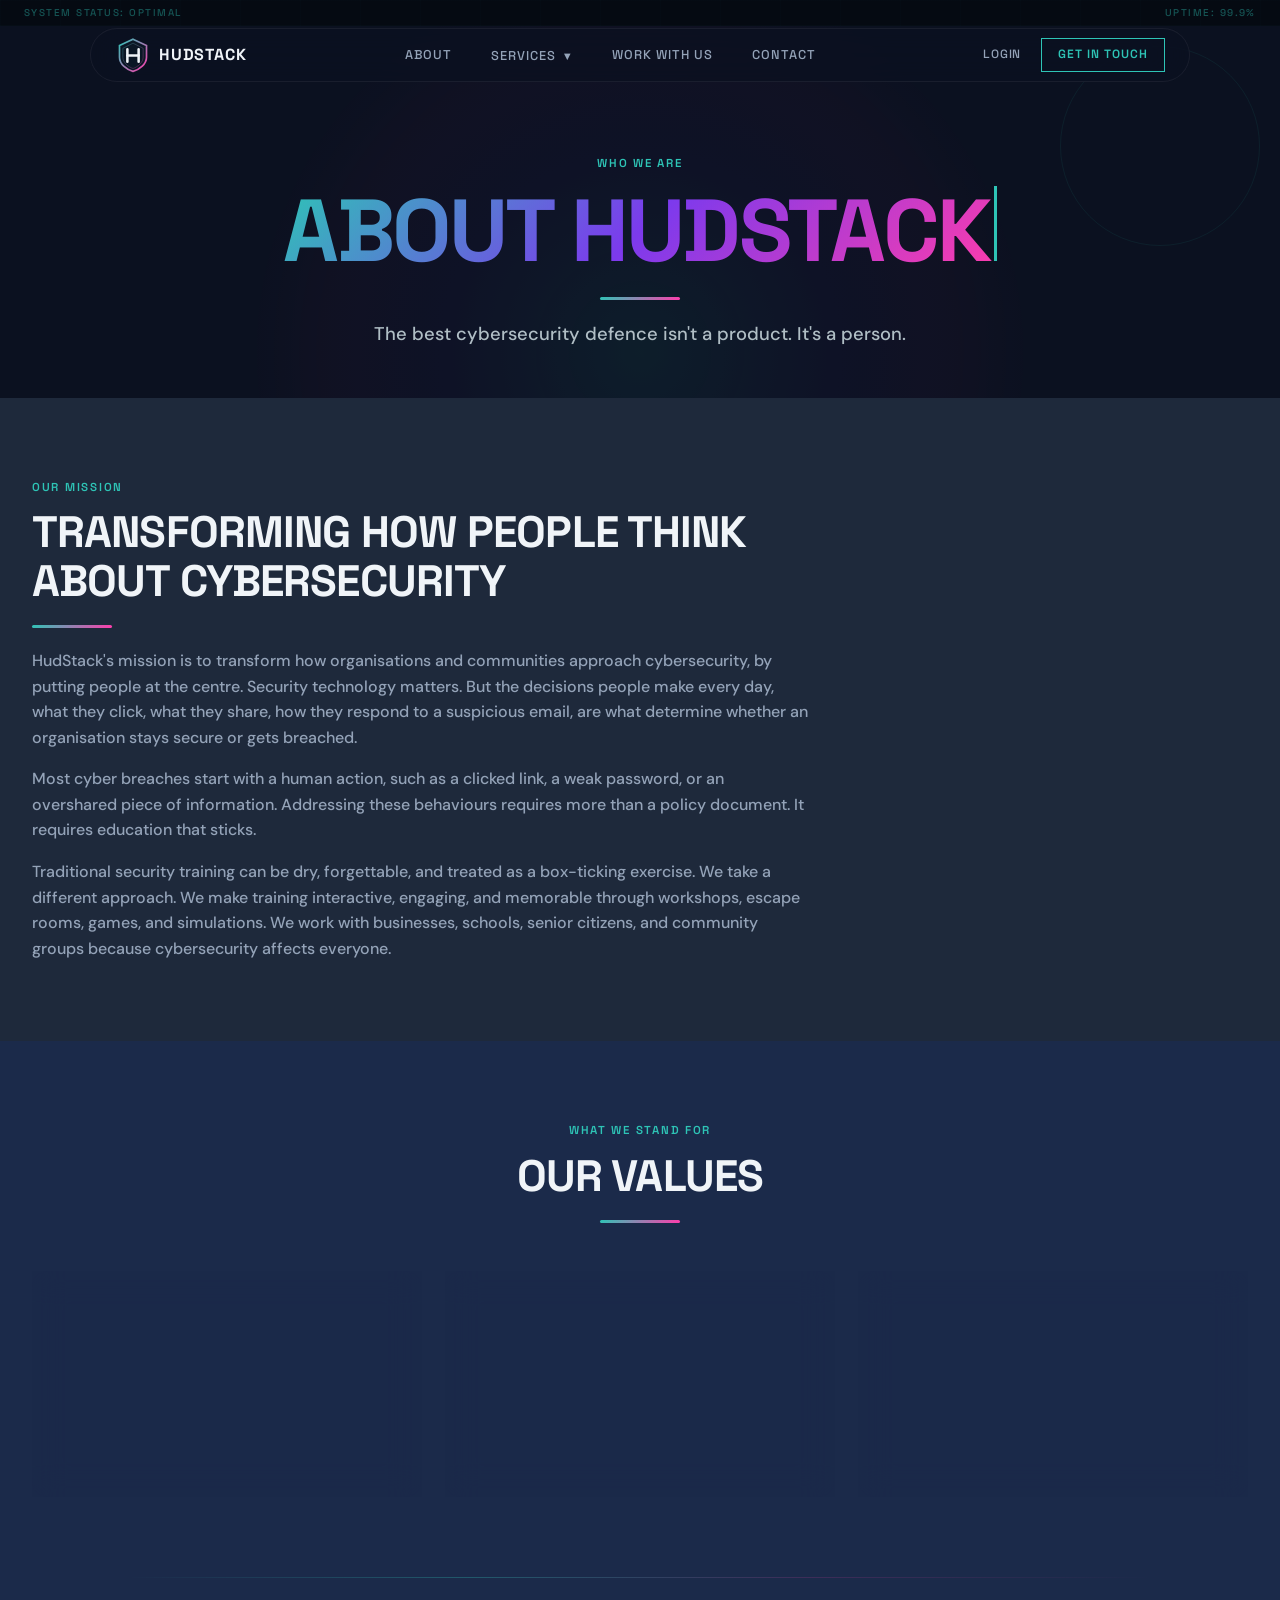
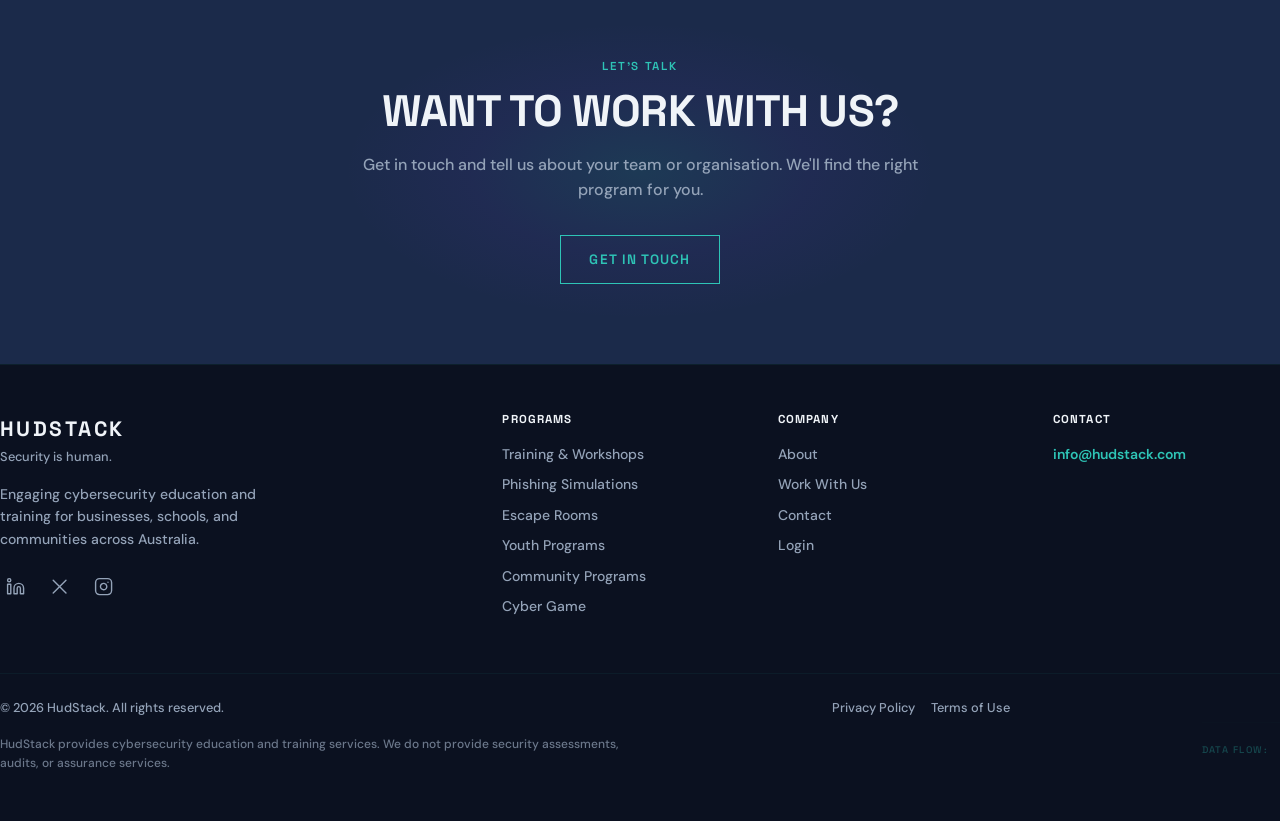
==== about.html @ bc6c5202 "Typewriter on every page hero h1, remove glitch-text - All 11 inner pages: h1 updated to hero-headli" ====
<!DOCTYPE html>
<html lang="en">
<head>
  <meta charset="UTF-8" />
  <meta name="viewport" content="width=device-width, initial-scale=1.0" />
  <title>About HudStack — Putting people at the centre of cybersecurity</title>
  <meta name="description" content="HudStack is a cybersecurity education company on a mission to make organisations and communities more secure by putting people first." />
  <link rel="preconnect" href="https://fonts.googleapis.com" />
  <link rel="preconnect" href="https://fonts.gstatic.com" crossorigin />
  <link href="https://fonts.googleapis.com/css2?family=Space+Grotesk:wght@500;600;700&family=DM+Sans:ital,opsz,wght@0,9..40,400;0,9..40,500;0,9..40,600;0,9..40,700;1,9..40,400&display=swap" rel="stylesheet" />
  <link rel="stylesheet" href="/css/styles.css" />
  <link rel="icon" type="image/svg+xml" href="/favicon.svg">
</head>
<body>

  <!-- NAV -->
  <div class="status-bar" aria-hidden="true">
    <span class="status-left">SYSTEM STATUS: OPTIMAL</span>
    <span class="status-right">UPTIME: 99.9%</span>
  </div>
  <nav>
    <a href="/index.html" class="nav-logo">
      <img src="/img/hudstack-logo.svg" alt="HudStack" class="nav-logo-icon">
      <span class="nav-logo-text">HUDSTACK</span>
    </a>
    <div class="nav-links">
      <a href="/about.html" class="nav-link">About</a>
      <div class="nav-dropdown">
        <a href="#" class="nav-link">Services <span class="dropdown-arrow">&#9660;</span></a>
        <div class="dropdown-menu">
          <a href="/cyberawarenesstraining.html">Training &amp; Workshops</a>
          <a href="/phishingsimulation.html">Phishing Simulations</a>
          <a href="/cyberescaperoom.html">Escape Rooms</a>
          <a href="/youth.html">Youth Programs</a>
          <a href="/community.html">Seniors &amp; Community</a>
          <a href="/cybergame.html">Cyber Game</a>
        </div>
      </div>
      <a href="/workwithus.html" class="nav-link">Work With Us</a>
      <a href="/contact.html" class="nav-link">Contact</a>
    </div>
    <div class="nav-right">
      <a href="https://app.hudstack.com" class="nav-link nav-login">Login</a>
      <a href="/contact.html" class="nav-btn">Get in Touch</a>
    </div>
    <button class="hamburger" aria-label="Menu">
      <span></span><span></span><span></span>
    </button>
  </nav>

  <main>

    <!-- HERO -->
    <section class="hero-inner-page section-dark" aria-label="About hero">
      <div class="hero-glow" aria-hidden="true"></div>
      <div class="container">
        <span class="section-label fade-in">Who we are</span>
        <h1 class="hero-headline fade-in" style="transition-delay:80ms"><span class="typewriter-wrapper">ABOUT HUDSTACK</span><span class="typewriter-cursor" aria-hidden="true"></span></h1>
        <div class="accent-line fade-in" style="transition-delay:120ms" aria-hidden="true"></div>
        <p class="hero-sub fade-in" style="transition-delay:160ms">
          The best cybersecurity defence isn't a product. It's a person.
        </p>
      </div>
    </section>

    <!-- MISSION -->
    <section class="section section-slate" aria-labelledby="mission-heading">
      <div class="container">
        <div style="max-width:780px">
          <span class="section-label fade-in">Our mission</span>
          <h2 id="mission-heading" class="fade-in" style="transition-delay:80ms">Transforming how people think about cybersecurity</h2>
          <div class="accent-line fade-in" style="transition-delay:120ms" aria-hidden="true"></div>
          <div class="fade-in" style="transition-delay:200ms">
            <p>
              HudStack's mission is to transform how organisations and communities approach cybersecurity, by putting people at the centre. Security technology matters. But the decisions people make every day, what they click, what they share, how they respond to a suspicious email, are what determine whether an organisation stays secure or gets breached.
            </p>
            <p>
              Most cyber breaches start with a human action, such as a clicked link, a weak password, or an overshared piece of information. Addressing these behaviours requires more than a policy document. It requires education that sticks.
            </p>
            <p>
              Traditional security training can be dry, forgettable, and treated as a box-ticking exercise. We take a different approach. We make training interactive, engaging, and memorable through workshops, escape rooms, games, and simulations. We work with businesses, schools, senior citizens, and community groups because cybersecurity affects everyone.
            </p>
          </div>
        </div>
      </div>
    </section>

    <!-- VALUES -->
    <section class="section section-light" aria-labelledby="values-heading">
      <div class="container">
        <div class="text-center fade-in">
          <span class="section-label" style="color:var(--hs-teal)">What we stand for</span>
          <h2 id="values-heading" style="color:var(--hs-dark-text)">Our Values</h2>
          <div class="accent-line centered" aria-hidden="true"></div>
        </div>
        <div class="grid grid-3 stagger" style="margin-top:3rem">

          <div class="card-light">
            <div class="card-icon" aria-hidden="true">
              <svg xmlns="http://www.w3.org/2000/svg" viewBox="0 0 24 24" fill="none" stroke-width="1.75" stroke-linecap="round" stroke-linejoin="round">
                <path d="M20.84 4.61a5.5 5.5 0 0 0-7.78 0L12 5.67l-1.06-1.06a5.5 5.5 0 0 0-7.78 7.78l1.06 1.06L12 21.23l7.78-7.78 1.06-1.06a5.5 5.5 0 0 0 0-7.78z"/>
              </svg>
            </div>
            <h3 style="color:var(--hs-dark-text);margin-bottom:.5rem">Human First</h3>
            <p style="color:var(--hs-dark-text);opacity:.75;margin:0">We teach people, not just policies.</p>
          </div>

          <div class="card-light">
            <div class="card-icon" aria-hidden="true">
              <svg xmlns="http://www.w3.org/2000/svg" viewBox="0 0 24 24" fill="none" stroke-width="1.75" stroke-linecap="round" stroke-linejoin="round">
                <polyline points="23 6 13.5 15.5 8.5 10.5 1 18"/>
                <polyline points="17 6 23 6 23 12"/>
              </svg>
            </div>
            <h3 style="color:var(--hs-dark-text);margin-bottom:.5rem">Measurable Impact</h3>
            <p style="color:var(--hs-dark-text);opacity:.75;margin:0">We show real results and track improvement over time.</p>
          </div>

          <div class="card-light">
            <div class="card-icon" aria-hidden="true">
              <svg xmlns="http://www.w3.org/2000/svg" viewBox="0 0 24 24" fill="none" stroke-width="1.75" stroke-linecap="round" stroke-linejoin="round">
                <circle cx="12" cy="12" r="10"/>
                <line x1="2" y1="12" x2="22" y2="12"/>
                <path d="M12 2a15.3 15.3 0 0 1 4 10 15.3 15.3 0 0 1-4 10 15.3 15.3 0 0 1-4-10 15.3 15.3 0 0 1 4-10z"/>
              </svg>
            </div>
            <h3 style="color:var(--hs-dark-text);margin-bottom:.5rem">Accessible to Everyone</h3>
            <p style="color:var(--hs-dark-text);opacity:.75;margin:0">Cybersecurity education should reach everyone, because human behaviour is the strongest defence.</p>
          </div>

        </div>
      </div>
    </section>

    <!-- CTA -->
    <section class="cta-section" aria-labelledby="cta-heading">
      <div class="container">
        <span class="section-label">Let's talk</span>
        <h2 id="cta-heading">Want to work with us?</h2>
        <p>Get in touch and tell us about your team or organisation. We'll find the right program for you.</p>
        <a href="/contact.html" class="btn-primary">Get in Touch</a>
      </div>
    </section>

  </main>

  <!-- FOOTER -->
  <footer class="footer" role="contentinfo">
    <div class="container">
      <div class="footer-grid">
        <div>
          <div class="footer-logo-name">HudStack</div>
          <div class="footer-logo-tag">Security is human.</div>
          <p class="footer-desc">Engaging cybersecurity education and training for businesses, schools, and communities across Australia.</p>
          <div class="footer-social" aria-label="Social media links">
            <a href="#" aria-label="LinkedIn"><svg xmlns="http://www.w3.org/2000/svg" viewBox="0 0 24 24" fill="none" stroke-width="1.75" stroke-linecap="round" stroke-linejoin="round" aria-hidden="true"><path d="M16 8a6 6 0 0 1 6 6v7h-4v-7a2 2 0 0 0-2-2 2 2 0 0 0-2 2v7h-4v-7a6 6 0 0 1 6-6z"/><rect x="2" y="9" width="4" height="12"/><circle cx="4" cy="4" r="2"/></svg></a>
            <a href="#" aria-label="Twitter / X"><svg xmlns="http://www.w3.org/2000/svg" viewBox="0 0 24 24" fill="none" stroke-width="1.75" stroke-linecap="round" stroke-linejoin="round" aria-hidden="true"><path d="M4 4l16 16M4 20 20 4"/></svg></a>
            <a href="#" aria-label="Instagram"><svg xmlns="http://www.w3.org/2000/svg" viewBox="0 0 24 24" fill="none" stroke-width="1.75" stroke-linecap="round" stroke-linejoin="round" aria-hidden="true"><rect x="2" y="2" width="20" height="20" rx="5" ry="5"/><path d="M16 11.37A4 4 0 1 1 12.63 8 4 4 0 0 1 16 11.37z"/><line x1="17.5" y1="6.5" x2="17.51" y2="6.5"/></svg></a>
          </div>
        </div>
        <div>
          <h3 class="footer-col-title">Programs</h3>
          <a href="/cyberawarenesstraining.html" class="footer-link">Training &amp; Workshops</a>
          <a href="/phishingsimulation.html" class="footer-link">Phishing Simulations</a>
          <a href="/cyberescaperoom.html" class="footer-link">Escape Rooms</a>
          <a href="/youth.html" class="footer-link">Youth Programs</a>
          <a href="/community.html" class="footer-link">Community Programs</a>
          <a href="/cybergame.html" class="footer-link">Cyber Game</a>
        </div>
        <div>
          <h3 class="footer-col-title">Company</h3>
          <a href="/about.html" class="footer-link">About</a>
          <a href="/workwithus.html" class="footer-link">Work With Us</a>
          <a href="/contact.html" class="footer-link">Contact</a>
          <a href="https://app.hudstack.com" class="footer-link">Login</a>
        </div>
        <div>
          <h3 class="footer-col-title">Contact</h3>
          <a href="mailto:info@hudstack.com" class="footer-link teal-link">info@hudstack.com</a>
        </div>
      </div>
      <div class="footer-bottom">
        <div>
          <p class="footer-copy">&copy; 2026 HudStack. All rights reserved.</p>
          <p class="footer-disclaimer">HudStack provides cybersecurity education and training services. We do not provide security assessments, audits, or assurance services.</p>
        </div>
        <div class="footer-legal-links">
          <a href="/privacy.html">Privacy Policy</a>
          <a href="/terms.html">Terms of Use</a>
        </div>
      <div class="data-flow" aria-hidden="true">
        <span class="data-label">DATA FLOW:</span>
        <div class="data-line"><div class="data-pulse"></div></div>
      </div>
      </div>
    </div>
  </footer>

  <script src="/js/main.js"></script>
</body>
</html>
---- css/styles.css ----
/* ============================================================
   HudStack — styles.css  (Major Design Update)
   ============================================================ */

/* 1. FONTS */
@import url('https://fonts.googleapis.com/css2?family=DM+Sans:ital,opsz,wght@0,9..40,400;0,9..40,500;0,9..40,600;0,9..40,700&family=Space+Grotesk:wght@500;600;700&display=swap');

/* 2. TOKENS */
:root {
  --hs-black:   #060A13;
  --hs-dark:    #0B1120;
  --hs-navy:    #1B2A4A;
  --hs-slate:   #1E293B;
  --hs-teal:    #2EC4B6;
  --hs-pink:    #FF3CAC;
  --hs-purple:  #7C3AED;
  --hs-white:   #F0F4F8;
  --hs-gold:    #F4C542;
  --hs-gray:    #94A3B8;
  --hs-border:  #334155;
  --hs-gradient: linear-gradient(135deg, #2EC4B6, #FF3CAC);

  --space-xs:  0.5rem;
  --space-sm:  1rem;
  --space-md:  1.5rem;
  --space-lg:  2rem;
  --space-xl:  3rem;
  --space-2xl: 5rem;

  --container-max: 1200px;
  --container-pad: 1.25rem;
  --transition:    300ms ease;
  --radius-sm:     0.5rem;
  --radius-md:     1rem;
  --nav-height:    72px;
}

/* 3. RESET */
*, *::before, *::after { box-sizing: border-box; margin: 0; padding: 0; }
html { scroll-behavior: smooth; }
body {
  font-family: 'DM Sans', sans-serif;
  font-weight: 500;
  font-size: 16px;
  line-height: 1.6;
  color: var(--hs-gray);
  background-color: var(--hs-black);
  -webkit-font-smoothing: antialiased;
  -moz-osx-font-smoothing: grayscale;
}
main, footer { position: relative; z-index: 1; }
img, svg { display: block; max-width: 100%; }
a { color: inherit; text-decoration: none; }
ul, ol { list-style: none; }
button { font-family: inherit; }

/* 4. TYPOGRAPHY */
h1, h2, h3, h4, h5, h6 {
  font-family: 'Space Grotesk', sans-serif;
  font-weight: 700;
  text-transform: uppercase;
  letter-spacing: -0.02em;
  color: var(--hs-white);
  line-height: 1.1;
}
h1 { font-size: clamp(2.5rem, 6vw, 4.5rem); line-height: 1.05; }
h2 { font-size: clamp(1.75rem, 4vw, 2.75rem); line-height: 1.1; }
h3 { font-size: clamp(1.1rem, 2.5vw, 1.4rem); line-height: 1.2; font-weight: 600; }
h4 { font-size: 1.1rem; }
p  { margin-bottom: 1rem; }
p:last-child { margin-bottom: 0; }

/* Gradient text (teal→purple→pink) */
.gradient-text {
  background: var(--hs-gradient);
  -webkit-background-clip: text;
  -webkit-text-fill-color: transparent;
  background-clip: text;
}

/* Typewriter — homepage hero */
.hero-headline {
  font-family: 'Space Grotesk', sans-serif;
  font-weight: 700;
  font-size: clamp(3rem, 7vw, 5.5rem);
  line-height: 1.05;
  letter-spacing: -0.03em;
  text-transform: uppercase;
  background: linear-gradient(135deg, #2EC4B6, #7C3AED, #FF3CAC);
  -webkit-background-clip: text;
  -webkit-text-fill-color: transparent;
  background-clip: text;
  display: inline-flex;
  align-items: baseline;
}
.typewriter-wrapper {
  display: inline-block;
  overflow: hidden;
  white-space: nowrap;
  width: 0;
  animation: type-reveal 2s steps(19, end) 0.5s forwards;
}
@keyframes type-reveal {
  from { width: 0; }
  to   { width: 100%; }
}
.typewriter-cursor {
  display: inline-block;
  width: 3px;
  height: 0.85em;
  background: #2EC4B6;
  margin-left: 4px;
  animation: cursor-blink 0.7s step-end infinite;
  flex-shrink: 0;
  -webkit-text-fill-color: initial;
}
@keyframes cursor-blink { 50% { opacity: 0; } }

/* glitch-text removed */
  25%  { text-shadow: -2px 1px 0 rgba(46,196,182,.4), 3px -2px 0 rgba(255,60,172,.3); transform: translateX(2px); }
  50%  { text-shadow: 1px -1px 0 rgba(46,196,182,.3),-1px 2px 0 rgba(255,60,172,.2); transform: translateX(-1px); }
  100% { text-shadow: 2px 2px 0 rgba(46,196,182,.4),-1px -1px 0 rgba(255,60,172,.3); transform: translateX(0); }
}

/* 5. LAYOUT */
.container {
  width: 100%;
  max-width: var(--container-max);
  margin-inline: auto;
  padding-inline: var(--container-pad);
}
.section { padding-block: var(--space-2xl); }
section { padding: 7rem 2rem; }
@media (max-width: 768px) { section { padding: 4rem 1.5rem; } }
.section-dark  { background-color: var(--hs-dark);  }
.section-slate { background-color: var(--hs-slate); }
.section-navy  { background-color: var(--hs-navy);  }

/* Kill light sections — entire site is dark */
.section-light { background-color: var(--hs-navy) !important; }
.section-light h1,
.section-light h2,
.section-light h3,
.section-light h4 { color: var(--hs-white) !important; }
.section-light p,
.section-light li { color: var(--hs-gray) !important; }

/* card-light → treat as card-glass in dark context */
.card-light h3,
.card-light h4 { color: var(--hs-white) !important; }
.card-light p  { color: var(--hs-gray)  !important; }

/* how-step text (was dark in light section) */
.how-step h3 { color: var(--hs-white); }
.how-step p  { color: var(--hs-gray); opacity: 0.85; }

.text-center { text-align: center; }
.text-teal   { color: var(--hs-teal); }
.text-pink   { color: var(--hs-pink); }
.text-gray   { color: var(--hs-gray); }
.text-white  { color: var(--hs-white); }

/* Section labels */
.section-label {
  font-family: 'Space Grotesk', sans-serif;
  font-size: 0.72rem;
  font-weight: 600;
  letter-spacing: 0.15em;
  text-transform: uppercase;
  color: var(--hs-teal);
  margin-bottom: 0.75rem;
  display: block;
}
.section-heading { margin-bottom: 1rem; }
.text-center .section-label,
.text-center h2,
.text-center .accent-line { display: block; margin-inline: auto; }
.section-sub { font-size: 1.05rem; max-width: 640px; }
.section-sub.centered { margin-inline: auto; }

/* Section dividers */
.section-divider {
  width: 100%;
  height: 40px;
  position: relative;
  display: flex;
  align-items: center;
  justify-content: center;
}
.section-divider::before {
  content: '';
  position: absolute;
  width: 60%;
  height: 1px;
  background: linear-gradient(90deg, transparent, rgba(46,196,182,.2), rgba(255,60,172,.1), transparent);
}
.section-divider::after {
  content: '';
  width: 8px;
  height: 8px;
  border: 1px solid rgba(46,196,182,.3);
  transform: rotate(45deg);
  background: var(--hs-dark);
  z-index: 1;
}

/* 6. GRID */
.grid { display: grid; gap: var(--space-md); }
.grid-2 { grid-template-columns: 1fr; }
.grid-3 { grid-template-columns: 1fr; }
.grid-4 { grid-template-columns: 1fr; }
@media (min-width: 768px) {
  .grid-2 { grid-template-columns: repeat(2, 1fr); }
  .grid-3 { grid-template-columns: repeat(2, 1fr); }
  .grid-4 { grid-template-columns: repeat(2, 1fr); }
}
@media (min-width: 1024px) {
  .grid-3 { grid-template-columns: repeat(3, 1fr); }
  .grid-4 { grid-template-columns: repeat(4, 1fr); }
}
.two-col { display: grid; grid-template-columns: 1fr; gap: var(--space-xl); }
@media (min-width: 768px) { .two-col { grid-template-columns: 1fr 1fr; } }

/* 7. CARDS */
.card-glass {
  background: rgba(27, 42, 74, 0.3);
  backdrop-filter: blur(16px);
  -webkit-backdrop-filter: blur(16px);
  border: 1px solid rgba(255, 255, 255, 0.04);
  border-radius: var(--radius-md);
  padding: var(--space-lg);
  position: relative;
  overflow: hidden;
  transition: transform var(--transition), border-color var(--transition), box-shadow var(--transition);
}
.card-glass::before {
  content: '';
  position: absolute;
  top: 0; left: 20%; right: 20%;
  height: 1px;
  background: linear-gradient(90deg, transparent, rgba(46,196,182,.2), rgba(255,60,172,.1), transparent);
  pointer-events: none;
}
.card-glass::after {
  content: '';
  position: absolute;
  bottom: 0; right: 0;
  width: 16px; height: 16px;
  border-bottom: 1px solid rgba(46, 196, 182, 0.2);
  border-right: 1px solid rgba(46, 196, 182, 0.2);
}
.card-glass:hover {
  transform: translateY(-4px);
  border-color: rgba(46, 196, 182, 0.1);
  box-shadow: 0 0 30px rgba(46, 196, 182, 0.06), 0 4px 20px rgba(0, 0, 0, 0.3);
}

.card-solid {
  background: var(--hs-navy);
  border: 1px solid rgba(255, 255, 255, 0.04);
  border-radius: var(--radius-md);
  padding: var(--space-md);
  position: relative;
  overflow: hidden;
  transition: transform var(--transition), border-color var(--transition), box-shadow var(--transition);
}
.card-solid::before {
  content: '';
  position: absolute;
  top: 0; left: 20%; right: 20%;
  height: 1px;
  background: linear-gradient(90deg, transparent, rgba(46,196,182,.2), rgba(255,60,172,.1), transparent);
  pointer-events: none;
}
.card-solid:hover {
  transform: translateY(-4px);
  border-color: rgba(46, 196, 182, 0.1);
  box-shadow: 0 0 30px rgba(46, 196, 182, 0.06), 0 4px 20px rgba(0, 0, 0, 0.3);
}

/* card-light is dark now */
.card-light {
  background: rgba(27, 42, 74, 0.3);
  backdrop-filter: blur(16px);
  -webkit-backdrop-filter: blur(16px);
  border: 1px solid rgba(255, 255, 255, 0.04);
  border-radius: var(--radius-md);
  padding: var(--space-lg);
  position: relative;
  overflow: hidden;
  transition: transform var(--transition), border-color var(--transition), box-shadow var(--transition);
}
.card-light::before {
  content: '';
  position: absolute;
  top: 0; left: 20%; right: 20%;
  height: 1px;
  background: linear-gradient(90deg, transparent, rgba(46,196,182,.2), rgba(255,60,172,.1), transparent);
  pointer-events: none;
}
.card-light:hover {
  transform: translateY(-4px);
  border-color: rgba(46, 196, 182, 0.2);
  box-shadow: 0 8px 32px rgba(46, 196, 182, 0.08);
}

/* 8. BUTTONS */
.btn-primary {
  display: inline-block;
  background: transparent;
  color: var(--hs-teal);
  font-family: 'Space Grotesk', sans-serif;
  font-weight: 600;
  font-size: 0.85rem;
  letter-spacing: 0.08em;
  text-transform: uppercase;
  padding: 0.8rem 1.75rem;
  border-radius: 0;
  border: 1px solid var(--hs-teal);
  cursor: pointer;
  transition: background var(--transition), color var(--transition), box-shadow var(--transition);
  text-align: center;
  white-space: nowrap;
}
.btn-primary:hover {
  background: rgba(46,196,182,.1);
  color: var(--hs-white);
  box-shadow: 0 0 24px rgba(46,196,182,.18), inset 0 0 20px rgba(46,196,182,.05);
}

.btn-secondary {
  display: inline-block;
  background: transparent;
  color: var(--hs-gray);
  font-family: 'Space Grotesk', sans-serif;
  font-weight: 600;
  font-size: 0.85rem;
  letter-spacing: 0.08em;
  text-transform: uppercase;
  padding: 0.8rem 1.75rem;
  border-radius: 0;
  border: 1px solid var(--hs-border);
  cursor: pointer;
  transition: color var(--transition), border-color var(--transition);
  text-align: center;
  white-space: nowrap;
}
.btn-secondary:hover { color: var(--hs-teal); border-color: var(--hs-teal); }

.btn-sm { padding: 0.5rem 1rem; font-size: 0.78rem; }
.btn-group { display: flex; flex-wrap: wrap; gap: 1rem; align-items: center; }

/* 9. COMPONENTS */
.icon-teal { color: var(--hs-teal); width: 2.5rem; height: 2.5rem; margin-bottom: 1rem; }
.icon-teal svg { width: 100%; height: 100%; stroke: var(--hs-teal); }
.icon-sm { width: 1.5rem; height: 1.5rem; }
.icon-lg { width: 3rem; height: 3rem; }

/* Badges */
.badge {
  display: inline-block;
  font-family: 'Space Grotesk', sans-serif;
  font-size: 0.68rem;
  font-weight: 600;
  text-transform: uppercase;
  letter-spacing: 0.08em;
  padding: 0.25rem 0.75rem;
  border-radius: 999px;
  margin-bottom: 0.75rem;
}
.badge-coral,
.badge-pink {
  background: rgba(255, 60, 172, 0.15);
  color: var(--hs-pink);
  border: 1px solid rgba(255, 60, 172, 0.3);
}
.badge-teal {
  background: rgba(46, 196, 182, 0.15);
  color: var(--hs-teal);
  border: 1px solid rgba(46, 196, 182, 0.3);
}

/* Accent line — now 3-stop gradient */
.accent-line {
  width: 80px;
  height: 3px;
  background: var(--hs-gradient);
  border-radius: 999px;
  margin-block: 1.25rem;
}
.accent-line.centered { margin-inline: auto; }

/* Step numbers */
.step-number {
  font-family: 'Space Grotesk', sans-serif;
  font-size: 3rem;
  font-weight: 700;
  color: var(--hs-teal);
  line-height: 1;
  margin-bottom: 0.5rem;
  opacity: 0.9;
}

/* Icon list */
.icon-list { display: grid; gap: 0.75rem; }
.icon-list-item { display: flex; align-items: flex-start; gap: 0.75rem; }
.icon-list-item svg { flex-shrink: 0; width: 1.25rem; height: 1.25rem; stroke: var(--hs-teal); margin-top: 0.15rem; }

/* Card parts */
.card-icon { margin-bottom: 1rem; }
.card-icon svg { width: 2rem; height: 2rem; stroke: var(--hs-teal); }
.card-title {
  font-family: 'Space Grotesk', sans-serif;
  font-size: 1rem;
  font-weight: 700;
  text-transform: uppercase;
  letter-spacing: 0.02em;
  color: var(--hs-white);
  margin-bottom: 0.5rem;
}
.card-glass .card-title,
.card-solid .card-title,
.card-light .card-title {
  background: linear-gradient(135deg, #2EC4B6, #FF3CAC);
  -webkit-background-clip: text;
  -webkit-text-fill-color: transparent;
  background-clip: text;
  color: transparent;
}
.card-desc { font-size: 0.9rem; color: var(--hs-gray); margin-bottom: 0; }
.card-link { display: inline-block; margin-top: 1rem; color: var(--hs-teal); font-weight: 600; font-size: 0.875rem; transition: opacity var(--transition); }
.card-link:hover { opacity: 0.8; }

/* Misc */
a.teal-link { color: var(--hs-teal); font-weight: 600; transition: opacity var(--transition); }
a.teal-link:hover { opacity: 0.8; }
.format-detail { display: flex; gap: 0.5rem; align-items: flex-start; margin-bottom: 0.75rem; font-size: 0.95rem; }
.format-detail strong { color: var(--hs-white); min-width: 120px; }
.divider { border: none; border-top: 1px solid var(--hs-border); margin-block: var(--space-xl); }
.hide-mobile { display: none; }
@media (min-width: 768px) { .hide-mobile { display: block; } .show-mobile { display: none; } }

/* 10. SCROLL ANIMATIONS */
.fade-in {
  opacity: 0;
  transform: translateY(24px);
  transition: opacity 600ms ease, transform 600ms ease;
}
.fade-in.visible { opacity: 1; transform: translateY(0); }

.stagger > * {
  opacity: 0;
  transform: translateY(20px);
  transition: opacity 500ms ease, transform 500ms ease;
}
.stagger.visible > *:nth-child(1) { transition-delay: 0ms; }
.stagger.visible > *:nth-child(2) { transition-delay: 80ms; }
.stagger.visible > *:nth-child(3) { transition-delay: 160ms; }
.stagger.visible > *:nth-child(4) { transition-delay: 240ms; }
.stagger.visible > *:nth-child(5) { transition-delay: 320ms; }
.stagger.visible > *:nth-child(6) { transition-delay: 400ms; }
.stagger.visible > *:nth-child(7) { transition-delay: 480ms; }
.stagger.visible > *:nth-child(8) { transition-delay: 560ms; }
.stagger.visible > *:nth-child(9) { transition-delay: 640ms; }
.stagger.visible > * { opacity: 1; transform: translateY(0); }

/* animate-in (JS-assigned) */
.animate-in {
  opacity: 0;
  transform: translateY(20px);
  transition: opacity 0.6s ease, transform 0.6s ease;
}
.animate-in.visible { opacity: 1; transform: translateY(0); }
.card-glass.animate-in:nth-child(2),
.card-solid.animate-in:nth-child(2),
.card-light.animate-in:nth-child(2) { transition-delay: 0.1s; }
.card-glass.animate-in:nth-child(3),
.card-solid.animate-in:nth-child(3),
.card-light.animate-in:nth-child(3) { transition-delay: 0.2s; }
.card-glass.animate-in:nth-child(4),
.card-solid.animate-in:nth-child(4),
.card-light.animate-in:nth-child(4) { transition-delay: 0.15s; }
.card-glass.animate-in:nth-child(5),
.card-solid.animate-in:nth-child(5),
.card-light.animate-in:nth-child(5) { transition-delay: 0.25s; }
.card-glass.animate-in:nth-child(6),
.card-solid.animate-in:nth-child(6),
.card-light.animate-in:nth-child(6) { transition-delay: 0.3s; }

/* 11. FORMS */
.form-group { display: flex; flex-direction: column; gap: 0.4rem; margin-bottom: 1.25rem; }
.form-label { font-size: 0.875rem; font-weight: 600; color: var(--hs-white); }
.form-label .optional { font-weight: 400; color: var(--hs-gray); margin-left: 0.25rem; font-size: 0.8rem; }
.form-input,
.form-select,
.form-textarea {
  width: 100%;
  background: var(--hs-dark);
  color: var(--hs-white);
  border: 1px solid var(--hs-border);
  border-radius: var(--radius-sm);
  padding: 0.75rem 1rem;
  font-family: 'DM Sans', sans-serif;
  font-size: 0.95rem;
  font-weight: 400;
  transition: border-color var(--transition), box-shadow var(--transition);
  -webkit-appearance: none;
  appearance: none;
}
.form-input::placeholder,
.form-textarea::placeholder { color: var(--hs-gray); opacity: 0.6; }
.form-input:focus,
.form-select:focus,
.form-textarea:focus {
  outline: none;
  border-color: var(--hs-teal);
  box-shadow: 0 0 0 3px rgba(46,196,182,.15);
}
.form-select {
  cursor: pointer;
  background-image: url("data:image/svg+xml,%3Csvg xmlns='http://www.w3.org/2000/svg' width='16' height='16' fill='none' stroke='%2394A3B8' stroke-width='2' stroke-linecap='round' stroke-linejoin='round'%3E%3Cpolyline points='4 6 8 10 12 6'/%3E%3C/svg%3E");
  background-repeat: no-repeat;
  background-position: right 0.75rem center;
  padding-right: 2.5rem;
}
.form-select option { background: var(--hs-slate); color: var(--hs-white); }
.form-textarea { resize: vertical; min-height: 140px; }
.form-message { display: none; padding: 1rem; border-radius: var(--radius-sm); font-weight: 600; font-size: 0.95rem; margin-top: 1rem; }
.form-message.success { display: block; background: rgba(46,196,182,.1); color: var(--hs-teal); border: 1px solid rgba(46,196,182,.3); }
.form-message.error   { display: block; background: rgba(255,60,172,.1); color: var(--hs-pink); border: 1px solid rgba(255,60,172,.3); }

/* Contact */
.contact-info-item { display: flex; align-items: flex-start; gap: 0.75rem; margin-bottom: 1.25rem; }
.contact-info-item svg { width: 1.25rem; height: 1.25rem; stroke: var(--hs-teal); flex-shrink: 0; margin-top: 0.15rem; }
.contact-info-item a { color: var(--hs-teal); font-weight: 600; transition: opacity var(--transition); }
.contact-info-item a:hover { opacity: 0.8; }

/* Legal */
.legal-content { max-width: 780px; }
.legal-content h2 { font-size: 1rem; color: var(--hs-white); margin-top: var(--space-lg); margin-bottom: 0.75rem; }
.legal-content p { color: var(--hs-gray); margin-bottom: 1rem; }

/* How steps */
.how-steps { display: grid; gap: var(--space-lg); grid-template-columns: 1fr; }
@media (min-width: 768px) { .how-steps { grid-template-columns: repeat(3, 1fr); } }
.how-step { text-align: center; }
.how-step-icon {
  display: inline-flex;
  align-items: center;
  justify-content: center;
  width: 4rem;
  height: 4rem;
  background: rgba(46,196,182,.1);
  border-radius: 50%;
  margin-bottom: 1.25rem;
  border: 1px solid rgba(46,196,182,.15);
}
.how-step-icon svg { width: 2rem; height: 2rem; stroke: var(--hs-teal); }

/* Steps grid */
.steps-grid { display: grid; gap: var(--space-md); grid-template-columns: 1fr; }
@media (min-width: 768px)  { .steps-grid { grid-template-columns: repeat(2, 1fr); } }
@media (min-width: 1024px) { .steps-grid { grid-template-columns: repeat(4, 1fr); } }

/* 12. NAV */
nav {
  position: fixed;
  top: 28px;
  left: 50%;
  transform: translateX(-50%);
  width: calc(100% - 3rem);
  max-width: 1100px;
  background: rgba(11, 17, 32, 0.75);
  backdrop-filter: blur(24px);
  -webkit-backdrop-filter: blur(24px);
  border: 1px solid rgba(255, 255, 255, 0.06);
  border-radius: 100px;
  padding: 0.5rem 1.5rem;
  display: flex;
  align-items: center;
  justify-content: space-between;
  z-index: 100;
  transition: background 300ms ease;
}
nav.scrolled {
  background: rgba(11, 17, 32, 0.92);
}
.nav-logo {
  display: flex;
  align-items: center;
  gap: 0.5rem;
  text-decoration: none;
  flex-shrink: 0;
}
.nav-logo-icon { width: 36px; height: 36px; }
.nav-logo-text {
  font-family: 'Space Grotesk', sans-serif;
  font-weight: 700;
  font-size: 1rem;
  letter-spacing: 0.05em;
  color: var(--hs-white);
}
.nav-links {
  display: flex;
  align-items: center;
  gap: 0.25rem;
}
.nav-link {
  font-family: 'Space Grotesk', sans-serif;
  font-size: 0.8rem;
  font-weight: 500;
  letter-spacing: 0.08em;
  text-transform: uppercase;
  color: var(--hs-gray);
  text-decoration: none;
  padding: 0.4rem 0.5rem;
  transition: color 300ms ease;
  white-space: nowrap;
  position: relative;
}
.nav-link:hover { color: var(--hs-teal); }
.nav-link::before { content: '[ '; opacity: 0; transition: opacity 300ms ease; color: var(--hs-teal); }
.nav-link::after  { content: ' ]'; opacity: 0; transition: opacity 300ms ease; color: var(--hs-teal); }
.nav-link:hover::before, .nav-link:hover::after { opacity: 0.6; }
.dropdown-arrow { font-size: 0.7rem; margin-left: 2px; }
.nav-dropdown { position: relative; }
.dropdown-menu {
  display: none;
  position: absolute;
  top: 100%;
  left: 50%;
  transform: translateX(-50%);
  margin-top: 0.75rem;
  background: rgba(11, 17, 32, 0.95);
  backdrop-filter: blur(20px);
  -webkit-backdrop-filter: blur(20px);
  border: 1px solid rgba(255, 255, 255, 0.06);
  border-radius: 12px;
  padding: 0.5rem;
  min-width: 220px;
  z-index: 200;
}
.nav-dropdown:hover .dropdown-menu { display: block; }
.dropdown-menu a {
  display: block;
  padding: 0.5rem 1rem;
  font-family: 'Space Grotesk', sans-serif;
  font-size: 0.8rem;
  font-weight: 500;
  color: var(--hs-gray);
  text-decoration: none;
  border-radius: 8px;
  transition: background 200ms ease, color 200ms ease;
}
.dropdown-menu a:hover { background: rgba(46,196,182,.08); color: var(--hs-teal); }
.nav-right {
  display: flex;
  align-items: center;
  gap: 0.75rem;
  flex-shrink: 0;
}
.nav-login { font-size: 0.75rem; }
.nav-login::before, .nav-login::after { display: none; }
.nav-btn {
  background: transparent;
  color: var(--hs-teal);
  font-family: 'Space Grotesk', sans-serif;
  font-weight: 600;
  font-size: 0.75rem;
  letter-spacing: 0.08em;
  text-transform: uppercase;
  padding: 0.4rem 1rem;
  border: 1px solid var(--hs-teal);
  border-radius: 0;
  cursor: pointer;
  transition: background 300ms ease, box-shadow 300ms ease;
  text-decoration: none;
  white-space: nowrap;
}
.nav-btn::before, .nav-btn::after { display: none; }
.nav-btn:hover { background: rgba(46,196,182,.1); box-shadow: 0 0 15px rgba(46,196,182,.1); }
.hamburger {
  display: none;
  flex-direction: column;
  gap: 5px;
  background: none;
  border: none;
  cursor: pointer;
  padding: 0.5rem;
}
.hamburger span { display: block; width: 24px; height: 2px; background: var(--hs-white); border-radius: 999px; }
@media (max-width: 768px) {
  .nav-links, .nav-right { display: none; }
  .hamburger { display: flex; }
}

/* 13. HERO */
.hero {
  min-height: 100vh;
  display: flex;
  flex-direction: column;
  align-items: center;
  justify-content: center;
  padding-top: 8rem;
  padding-bottom: var(--space-2xl);
  position: relative;
  overflow: hidden;
  background-color: var(--hs-dark);
  text-align: center;
}
.hero h1 {
  font-size: clamp(3rem, 7vw, 5.5rem);
  line-height: 1.0;
  background: var(--hs-gradient);
  -webkit-background-clip: text;
  -webkit-text-fill-color: transparent;
  background-clip: text;
}


/* hero::after circle removed */

.hero-inner { padding-top: 2rem; text-align: center; }
.hero .section-label   { display: block; }
.hero .hero-sub        { margin-inline: auto; }
.hero .btn-group       { justify-content: center; }
.hero .accent-line     { margin-inline: auto; }
.hero-content          { max-width: 760px; margin-inline: auto; }
.hero .container       { position: relative; z-index: 1; }

/* Hero glow — 3-stop radial */
.hero-glow {
  position: absolute;
  inset: 0;
  pointer-events: none;
  overflow: hidden;
  z-index: 0;
}
.hero-glow::before {
  content: '';
  position: absolute;
  top: -20%; left: 50%;
  transform: translateX(-50%);
  width: 80vw; height: 80vw;
  max-width: 800px; max-height: 800px;
  background: radial-gradient(ellipse at center,
    rgba(46,196,182,.12) 0%,
    rgba(124,58,237,.05) 35%,
    rgba(255,60,172,.04) 55%,
    transparent 70%);
  border-radius: 50%;
}

/* .hud-element removed */

/* Inner page hero */
.hero-inner-page {
  min-height: 40vh;
  display: flex;
  align-items: center;
  text-align: center;
  padding-top: 8rem;
  padding-bottom: var(--space-xl);
  background-color: var(--hs-dark);
  position: relative;
  overflow: hidden;
  text-align: center;
}
.hero-inner-page::after {
  content: '';
  position: absolute;
  top: 20px; right: 20px;
  width: 200px; height: 200px;
  border: 1px solid rgba(46,196,182,.08);
  border-radius: 50%;
  pointer-events: none;
  z-index: 0;
}
.hero-inner-page .container   { width: 100%; position: relative; z-index: 1; }
.hero-inner-page .section-label { display: block; }
.hero-inner-page .hero-sub    { margin-inline: auto; }
.hero-inner-page .btn-group   { justify-content: center; }
.hero-inner-page .accent-line { margin-inline: auto; }
.hero-inner-page .hud-element { width: 200px; height: 200px; opacity: 0.5; }
.hero-inner-page .hero-glow   { opacity: 0.6; }

.hero-sub {
  font-size: clamp(1rem, 2vw, 1.15rem);
  color: var(--hs-gray);
  max-width: 600px;
  margin-block: 1.25rem;
}

/* 14. FOOTER */
.footer {
  background-color: var(--hs-dark);
  border-top: 1px solid rgba(46,196,182,.08);
  padding-block: var(--space-xl);
}
.footer-grid { display: grid; grid-template-columns: 1fr; gap: var(--space-xl); margin-bottom: var(--space-xl); }
@media (min-width: 768px) { .footer-grid { grid-template-columns: 2fr 1fr 1fr 1fr; } }
.footer-logo-name { font-family: 'Space Grotesk', sans-serif; font-size: 1.3rem; font-weight: 700; color: var(--hs-white); letter-spacing: 0.12em; text-transform: uppercase; }
.footer-logo-tag  { font-family: 'DM Sans', sans-serif; font-size: 0.8rem; color: var(--hs-gray); margin-bottom: 1rem; }
.footer-desc { font-size: 0.875rem; color: var(--hs-gray); margin-bottom: 1.25rem; max-width: 280px; }
.footer-social { display: flex; gap: 0.75rem; }
.footer-social a { display: flex; align-items: center; justify-content: center; width: 2rem; height: 2rem; color: var(--hs-gray); transition: color var(--transition); }
.footer-social a:hover { color: var(--hs-teal); }
.footer-social svg { width: 1.2rem; height: 1.2rem; stroke: currentColor; }
.footer-col-title { font-family: 'Space Grotesk', sans-serif; font-size: 0.72rem; font-weight: 700; letter-spacing: 0.1em; text-transform: uppercase; color: var(--hs-white); margin-bottom: 1rem; }
.footer-link { display: block; font-size: 0.875rem; color: var(--hs-gray); margin-bottom: 0.5rem; transition: color var(--transition); }
.footer-link:hover { color: var(--hs-teal); }
.footer-bottom { padding-top: var(--space-md); border-top: 1px solid rgba(46,196,182,.06); display: flex; flex-direction: column; gap: 0.75rem; }
@media (min-width: 768px) { .footer-bottom { flex-direction: row; justify-content: space-between; align-items: flex-start; } }
.footer-copy { font-size: 0.8rem; color: var(--hs-gray); }
.footer-legal-links { display: flex; gap: 1rem; }
.footer-legal-links a { font-size: 0.8rem; color: var(--hs-gray); transition: color var(--transition); }
.footer-legal-links a:hover { color: var(--hs-teal); }
.footer-disclaimer { font-size: 0.75rem; color: var(--hs-gray); opacity: 0.7; margin-top: 0.75rem; max-width: 640px; }

/* 15. CTA SECTION */
.cta-section {
  background: var(--hs-navy);
  position: relative;
  overflow: hidden;
  text-align: center;
  padding-block: var(--space-2xl);
}
.cta-section::before {
  content: '';
  position: absolute;
  top: 50%; left: 50%;
  transform: translate(-50%, -50%);
  width: 600px; height: 300px;
  background: radial-gradient(ellipse, rgba(46,196,182,.1) 0%, rgba(124,58,237,.05) 40%, transparent 70%);
  pointer-events: none;
}
.cta-section::after {
  content: '';
  position: absolute;
  top: 0; left: 10%; right: 10%;
  height: 1px;
  background: linear-gradient(90deg, transparent, rgba(46,196,182,.3), rgba(255,60,172,.15), transparent);
}
.cta-section > * { position: relative; z-index: 1; }
.cta-section h2 { margin-bottom: 1rem; }
.cta-section p  { margin-bottom: 2rem; max-width: 560px; margin-inline: auto; }

/* ============================================================
   16. NEW DESIGN ELEMENTS
   ============================================================ */

/* HUD grid background */
body::before {
  content: '';
  position: fixed;
  top: 0; left: 0;
  width: 100%; height: 100%;
  background-image:
    linear-gradient(rgba(46,196,182,.025) 1px, transparent 1px),
    linear-gradient(90deg, rgba(46,196,182,.025) 1px, transparent 1px);
  background-size: 60px 60px;
  pointer-events: none;
  z-index: 0;
}

/* Status bar */
.status-bar {
  width: 100%;
  padding: 0.3rem 1.5rem;
  display: flex;
  justify-content: space-between;
  font-family: 'Space Grotesk', sans-serif;
  font-size: 0.62rem;
  letter-spacing: 0.15em;
  text-transform: uppercase;
  color: var(--hs-teal);
  opacity: 0.4;
  background: var(--hs-black);
  border-bottom: 1px solid rgba(46,196,182,.06);
  position: relative;
  z-index: 101;
}

/* Nav client login tweak for new nav style */
.nav-client-login {
  font-family: 'Space Grotesk', sans-serif;
  font-size: 0.78rem;
  letter-spacing: 0.05em;
  text-transform: uppercase;
}

/* Card solid corner bracket */
.card-solid::after {
  content: '';
  position: absolute;
  bottom: 0; right: 0;
  width: 14px; height: 14px;
  border-bottom: 1px solid rgba(46,196,182,.15);
  border-right: 1px solid rgba(46,196,182,.15);
}

/* Data flow footer */
.data-flow {
  display: flex;
  align-items: center;
  gap: 0.75rem;
  padding: 1.25rem 0 0.5rem;
  opacity: 0.3;
  border-top: 1px solid rgba(46,196,182,.04);
  margin-top: var(--space-md);
}
.data-label {
  font-family: 'Space Grotesk', sans-serif;
  font-size: 0.6rem;
  letter-spacing: 0.15em;
  text-transform: uppercase;
  color: var(--hs-teal);
  white-space: nowrap;
}
.data-line {
  flex: 1;
  height: 1px;
  background: rgba(46,196,182,.1);
  position: relative;
  overflow: hidden;
}
.data-pulse {
  position: absolute;
  top: 0;
  left: -30%;
  width: 30%;
  height: 100%;
  background: linear-gradient(90deg, transparent, var(--hs-teal), transparent);
  animation: pulse-flow 3s linear infinite;
}
@keyframes pulse-flow {
  0%   { left: -30%; }
  100% { left: 100%; }
}

/* Hero sub text bump */
.hero-sub { color: #B0BEC5; }
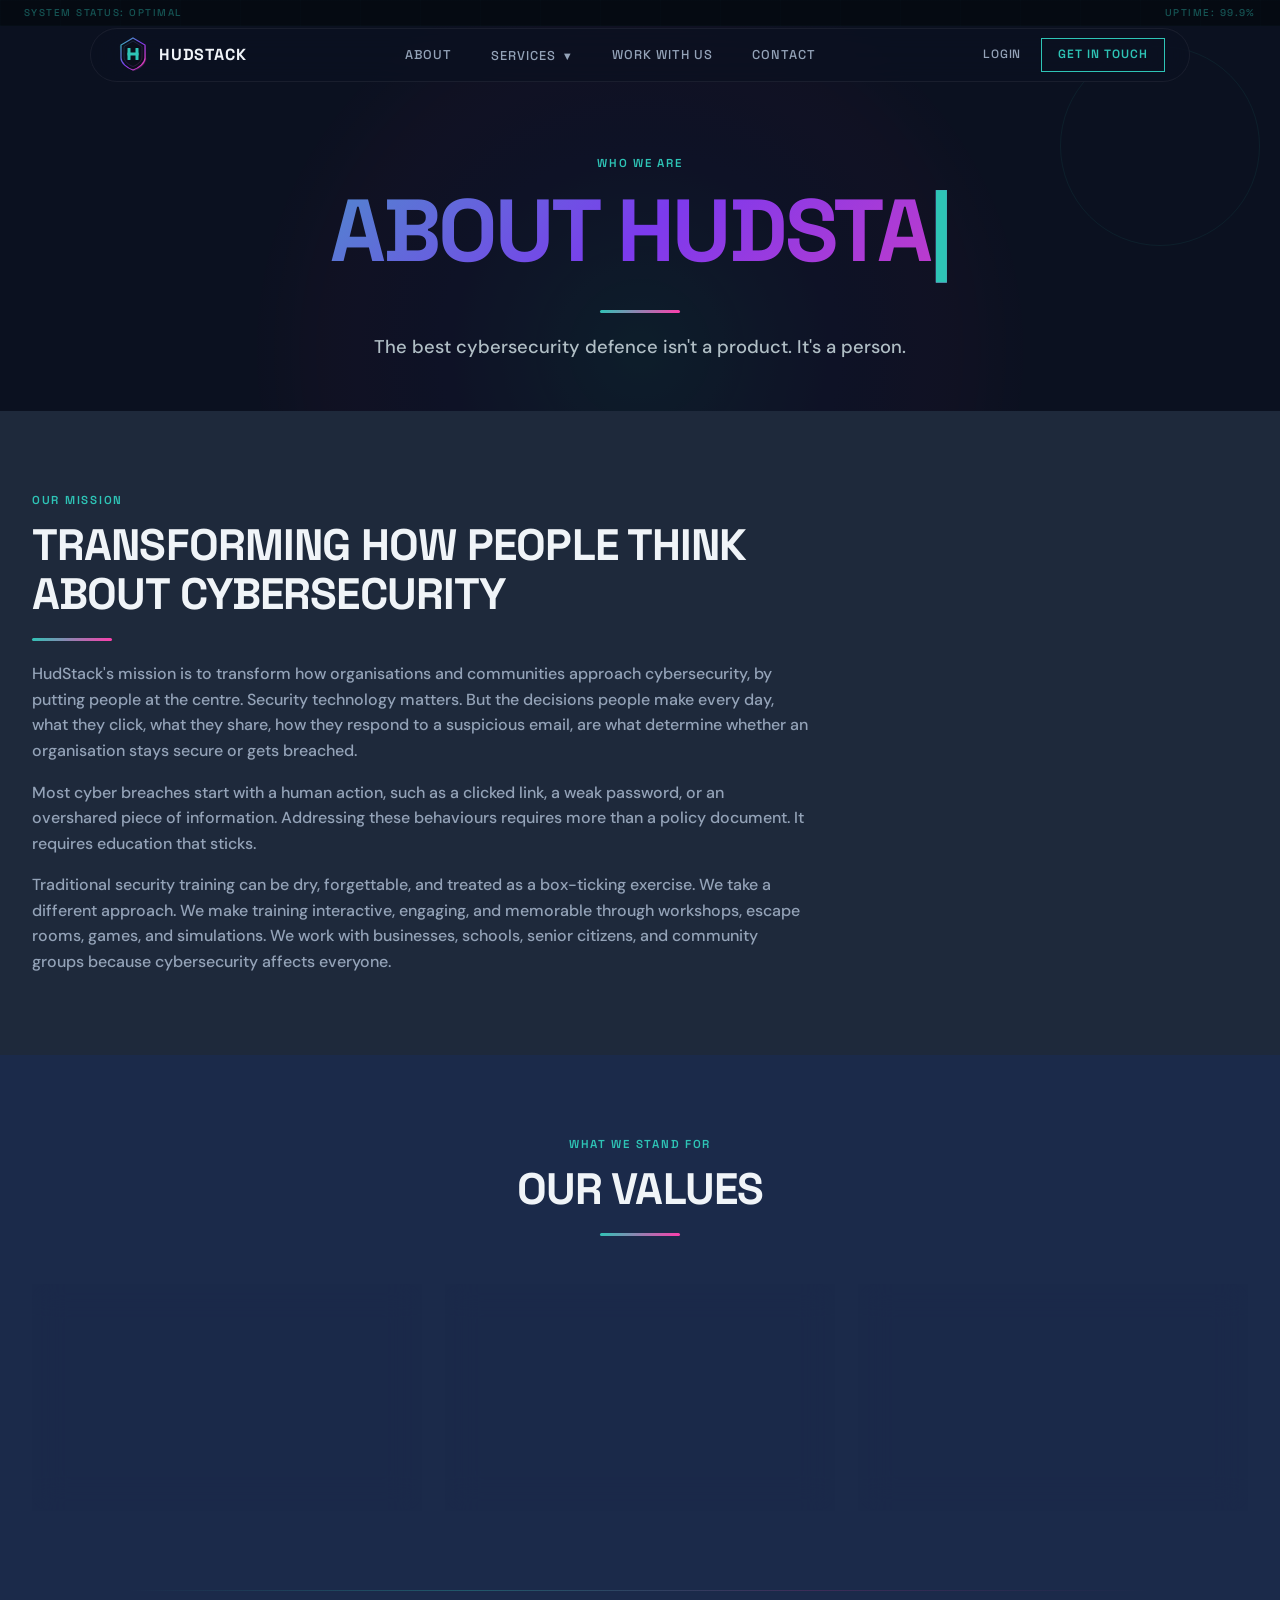
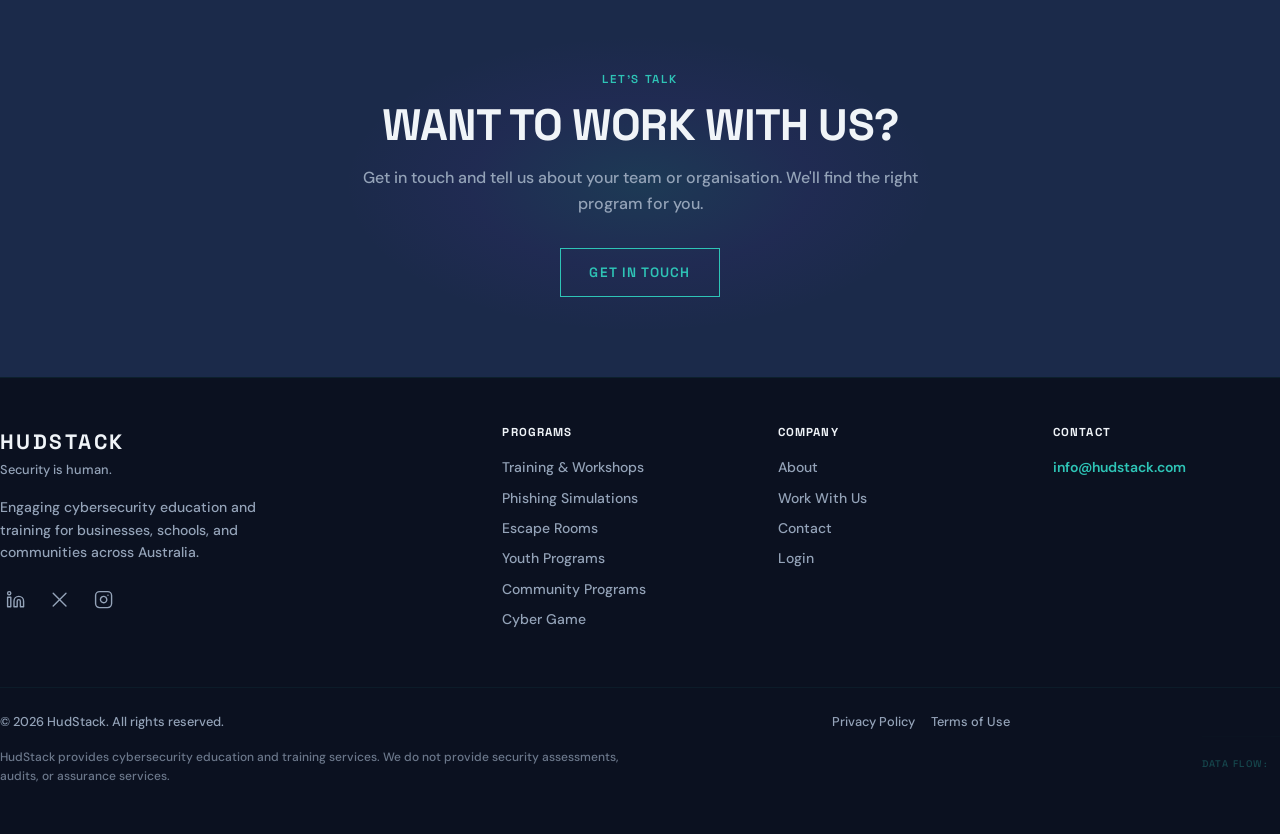
==== commit d74ba785: "Fix typewriter: replace CSS width-animation with pure JS char-by-char approach CSS width:0 animation" ====
--- a/about.html
+++ b/about.html
@@ -55,7 +55,7 @@
       <div class="hero-glow" aria-hidden="true"></div>
       <div class="container">
         <span class="section-label fade-in">Who we are</span>
-        <h1 class="hero-headline fade-in" style="transition-delay:80ms"><span class="typewriter-wrapper">ABOUT HUDSTACK</span><span class="typewriter-cursor" aria-hidden="true"></span></h1>
+        <h1 class="hero-headline" id="hero-heading" data-text="ABOUT HUDSTACK"></h1>
         <div class="accent-line fade-in" style="transition-delay:120ms" aria-hidden="true"></div>
         <p class="hero-sub fade-in" style="transition-delay:160ms">
           The best cybersecurity defence isn't a product. It's a person.
--- a/css/styles.css
+++ b/css/styles.css
@@ -78,7 +78,7 @@
   background-clip: text;
 }
 
-/* Typewriter — homepage hero */
+/* Hero headline — JS typewriter */
 .hero-headline {
   font-family: 'Space Grotesk', sans-serif;
   font-weight: 700;
@@ -86,39 +86,24 @@
   line-height: 1.05;
   letter-spacing: -0.03em;
   text-transform: uppercase;
+  text-align: center;
+  min-height: 1.2em;
   background: linear-gradient(135deg, #2EC4B6, #7C3AED, #FF3CAC);
   -webkit-background-clip: text;
   -webkit-text-fill-color: transparent;
   background-clip: text;
-  display: inline-flex;
-  align-items: baseline;
-}
-.typewriter-wrapper {
-  display: inline-block;
-  overflow: hidden;
-  white-space: nowrap;
-  width: 0;
-  animation: type-reveal 2s steps(19, end) 0.5s forwards;
-}
-@keyframes type-reveal {
-  from { width: 0; }
-  to   { width: 100%; }
-}
-.typewriter-cursor {
-  display: inline-block;
-  width: 3px;
-  height: 0.85em;
-  background: #2EC4B6;
-  margin-left: 4px;
-  animation: cursor-blink 0.7s step-end infinite;
-  flex-shrink: 0;
-  -webkit-text-fill-color: initial;
-}
-@keyframes cursor-blink { 50% { opacity: 0; } }
+}
+.hero-cursor {
+  display: inline;
+  color: #2EC4B6;
+  animation: blink 0.7s step-end infinite;
+  -webkit-text-fill-color: #2EC4B6;
+}
+@keyframes blink {
+  50% { opacity: 0; }
+}
 
 /* glitch-text removed */
-  25%  { text-shadow: -2px 1px 0 rgba(46,196,182,.4), 3px -2px 0 rgba(255,60,172,.3); transform: translateX(2px); }
-  50%  { text-shadow: 1px -1px 0 rgba(46,196,182,.3),-1px 2px 0 rgba(255,60,172,.2); transform: translateX(-1px); }
   100% { text-shadow: 2px 2px 0 rgba(46,196,182,.4),-1px -1px 0 rgba(255,60,172,.3); transform: translateX(0); }
 }
 
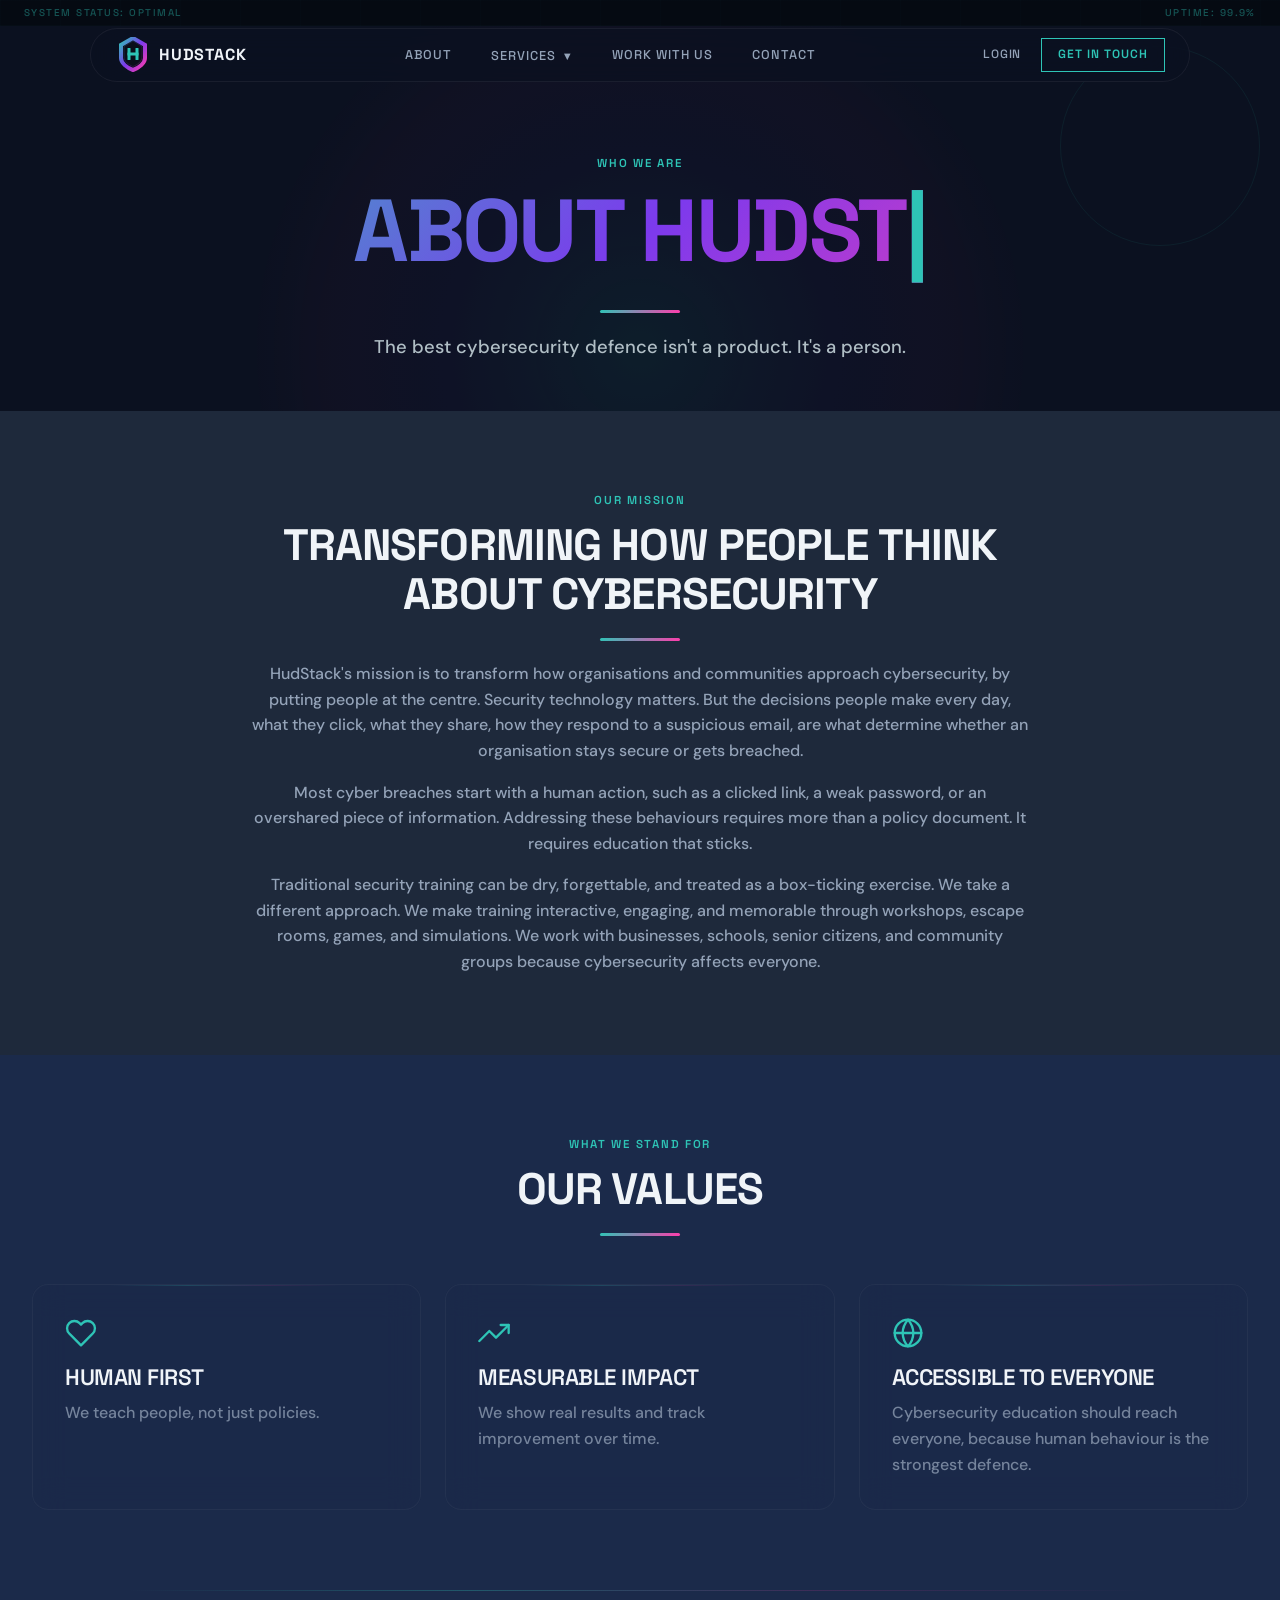
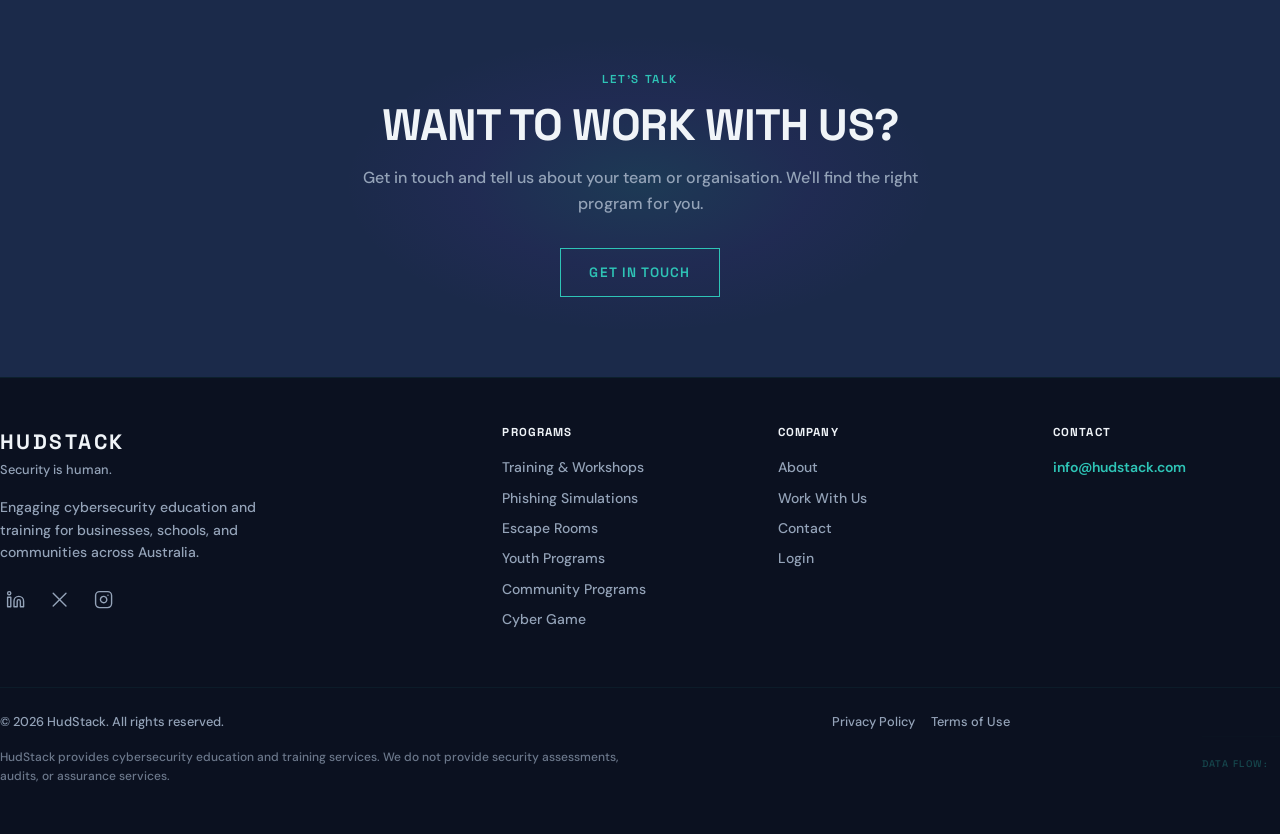
==== commit 6f97e41c: "Centre intro section content on inner pages Add text-center class + margin-inline:auto to the first-" ====
--- a/about.html
+++ b/about.html
@@ -66,7 +66,7 @@
     <!-- MISSION -->
     <section class="section section-slate" aria-labelledby="mission-heading">
       <div class="container">
-        <div style="max-width:780px">
+        <div class="text-center" style="max-width:780px;margin-inline:auto">
           <span class="section-label fade-in">Our mission</span>
           <h2 id="mission-heading" class="fade-in" style="transition-delay:80ms">Transforming how people think about cybersecurity</h2>
           <div class="accent-line fade-in" style="transition-delay:120ms" aria-hidden="true"></div>
--- a/css/styles.css
+++ b/css/styles.css
@@ -612,10 +612,10 @@
 .dropdown-menu {
   display: none;
   position: absolute;
-  top: 100%;
+  top: calc(100% + 0.75rem);
   left: 50%;
   transform: translateX(-50%);
-  margin-top: 0.75rem;
+  margin-top: 0;
   background: rgba(11, 17, 32, 0.95);
   backdrop-filter: blur(20px);
   -webkit-backdrop-filter: blur(20px);
@@ -626,6 +626,15 @@
   z-index: 200;
 }
 .nav-dropdown:hover .dropdown-menu { display: block; }
+/* Invisible bridge fills the gap so hover isn't lost crossing it */
+.dropdown-menu::before {
+  content: '';
+  position: absolute;
+  top: -0.75rem;
+  left: 0;
+  right: 0;
+  height: 0.75rem;
+}
 .dropdown-menu a {
   display: block;
   padding: 0.5rem 1rem;
@@ -783,7 +792,8 @@
   padding-block: var(--space-xl);
 }
 .footer-grid { display: grid; grid-template-columns: 1fr; gap: var(--space-xl); margin-bottom: var(--space-xl); }
-@media (min-width: 768px) { .footer-grid { grid-template-columns: 2fr 1fr 1fr 1fr; } }
+@media (min-width: 560px) { .footer-grid { grid-template-columns: 1fr 1fr; } }
+@media (min-width: 960px) { .footer-grid { grid-template-columns: 2fr 1fr 1fr 1fr; } }
 .footer-logo-name { font-family: 'Space Grotesk', sans-serif; font-size: 1.3rem; font-weight: 700; color: var(--hs-white); letter-spacing: 0.12em; text-transform: uppercase; }
 .footer-logo-tag  { font-family: 'DM Sans', sans-serif; font-size: 0.8rem; color: var(--hs-gray); margin-bottom: 1rem; }
 .footer-desc { font-size: 0.875rem; color: var(--hs-gray); margin-bottom: 1.25rem; max-width: 280px; }
@@ -795,7 +805,7 @@
 .footer-link { display: block; font-size: 0.875rem; color: var(--hs-gray); margin-bottom: 0.5rem; transition: color var(--transition); }
 .footer-link:hover { color: var(--hs-teal); }
 .footer-bottom { padding-top: var(--space-md); border-top: 1px solid rgba(46,196,182,.06); display: flex; flex-direction: column; gap: 0.75rem; }
-@media (min-width: 768px) { .footer-bottom { flex-direction: row; justify-content: space-between; align-items: flex-start; } }
+@media (min-width: 768px) { .footer-bottom { flex-direction: row; flex-wrap: wrap; justify-content: space-between; align-items: flex-start; } }
 .footer-copy { font-size: 0.8rem; color: var(--hs-gray); }
 .footer-legal-links { display: flex; gap: 1rem; }
 .footer-legal-links a { font-size: 0.8rem; color: var(--hs-gray); transition: color var(--transition); }
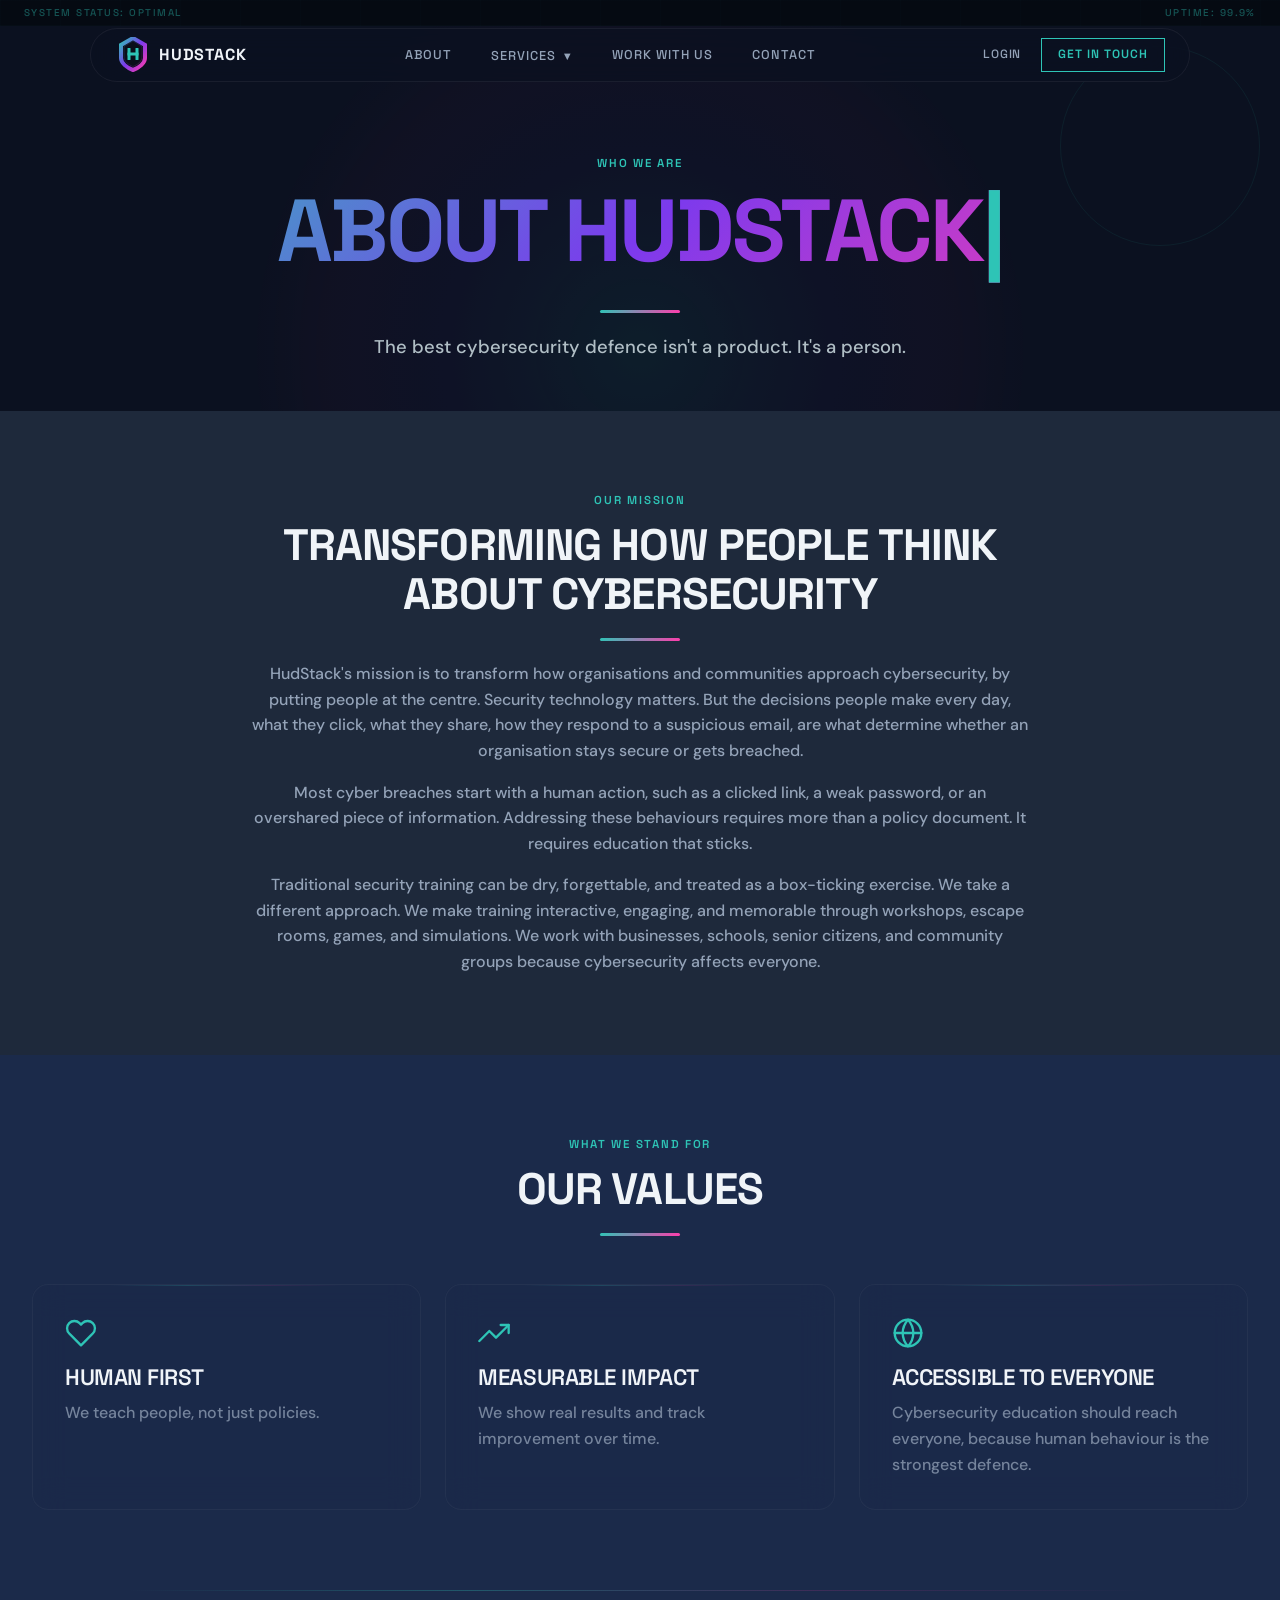
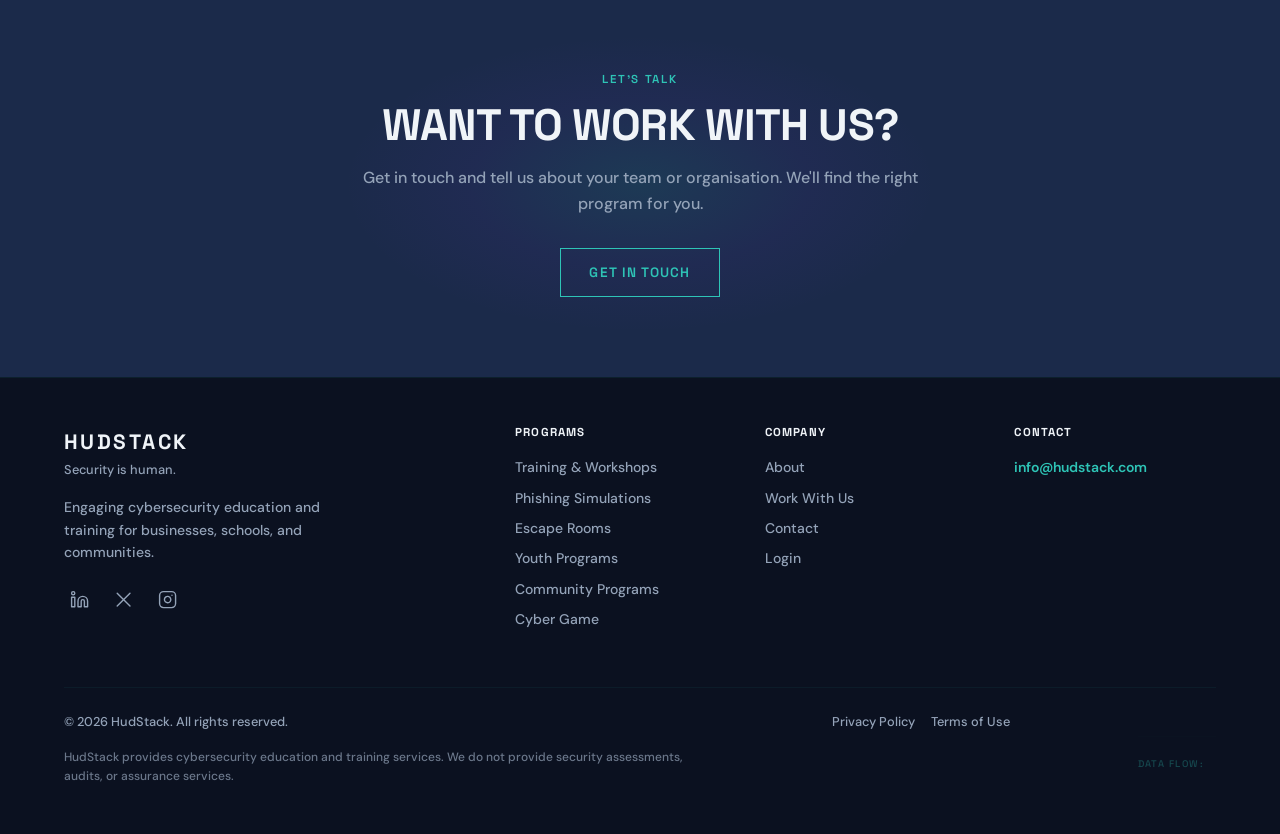
==== commit d6ebd86b: "Fix footer padding (5% horizontal); remove 'across Australia' from all pages Co-Authored-By: Claude " ====
--- a/about.html
+++ b/about.html
@@ -151,7 +151,7 @@
         <div>
           <div class="footer-logo-name">HudStack</div>
           <div class="footer-logo-tag">Security is human.</div>
-          <p class="footer-desc">Engaging cybersecurity education and training for businesses, schools, and communities across Australia.</p>
+          <p class="footer-desc">Engaging cybersecurity education and training for businesses, schools, and communities.</p>
           <div class="footer-social" aria-label="Social media links">
             <a href="#" aria-label="LinkedIn"><svg xmlns="http://www.w3.org/2000/svg" viewBox="0 0 24 24" fill="none" stroke-width="1.75" stroke-linecap="round" stroke-linejoin="round" aria-hidden="true"><path d="M16 8a6 6 0 0 1 6 6v7h-4v-7a2 2 0 0 0-2-2 2 2 0 0 0-2 2v7h-4v-7a6 6 0 0 1 6-6z"/><rect x="2" y="9" width="4" height="12"/><circle cx="4" cy="4" r="2"/></svg></a>
             <a href="#" aria-label="Twitter / X"><svg xmlns="http://www.w3.org/2000/svg" viewBox="0 0 24 24" fill="none" stroke-width="1.75" stroke-linecap="round" stroke-linejoin="round" aria-hidden="true"><path d="M4 4l16 16M4 20 20 4"/></svg></a>
--- a/css/styles.css
+++ b/css/styles.css
@@ -28,7 +28,7 @@
   --space-2xl: 5rem;
 
   --container-max: 1200px;
-  --container-pad: 1.25rem;
+  --container-pad: clamp(1.5rem, 5vw, 3rem);
   --transition:    300ms ease;
   --radius-sm:     0.5rem;
   --radius-md:     1rem;
@@ -789,7 +789,12 @@
 .footer {
   background-color: var(--hs-dark);
   border-top: 1px solid rgba(46,196,182,.08);
-  padding-block: var(--space-xl);
+  padding: var(--space-xl) 5%;
+}
+.footer .container {
+  max-width: 1200px;
+  margin: 0 auto;
+  padding-inline: 0;
 }
 .footer-grid { display: grid; grid-template-columns: 1fr; gap: var(--space-xl); margin-bottom: var(--space-xl); }
 @media (min-width: 560px) { .footer-grid { grid-template-columns: 1fr 1fr; } }
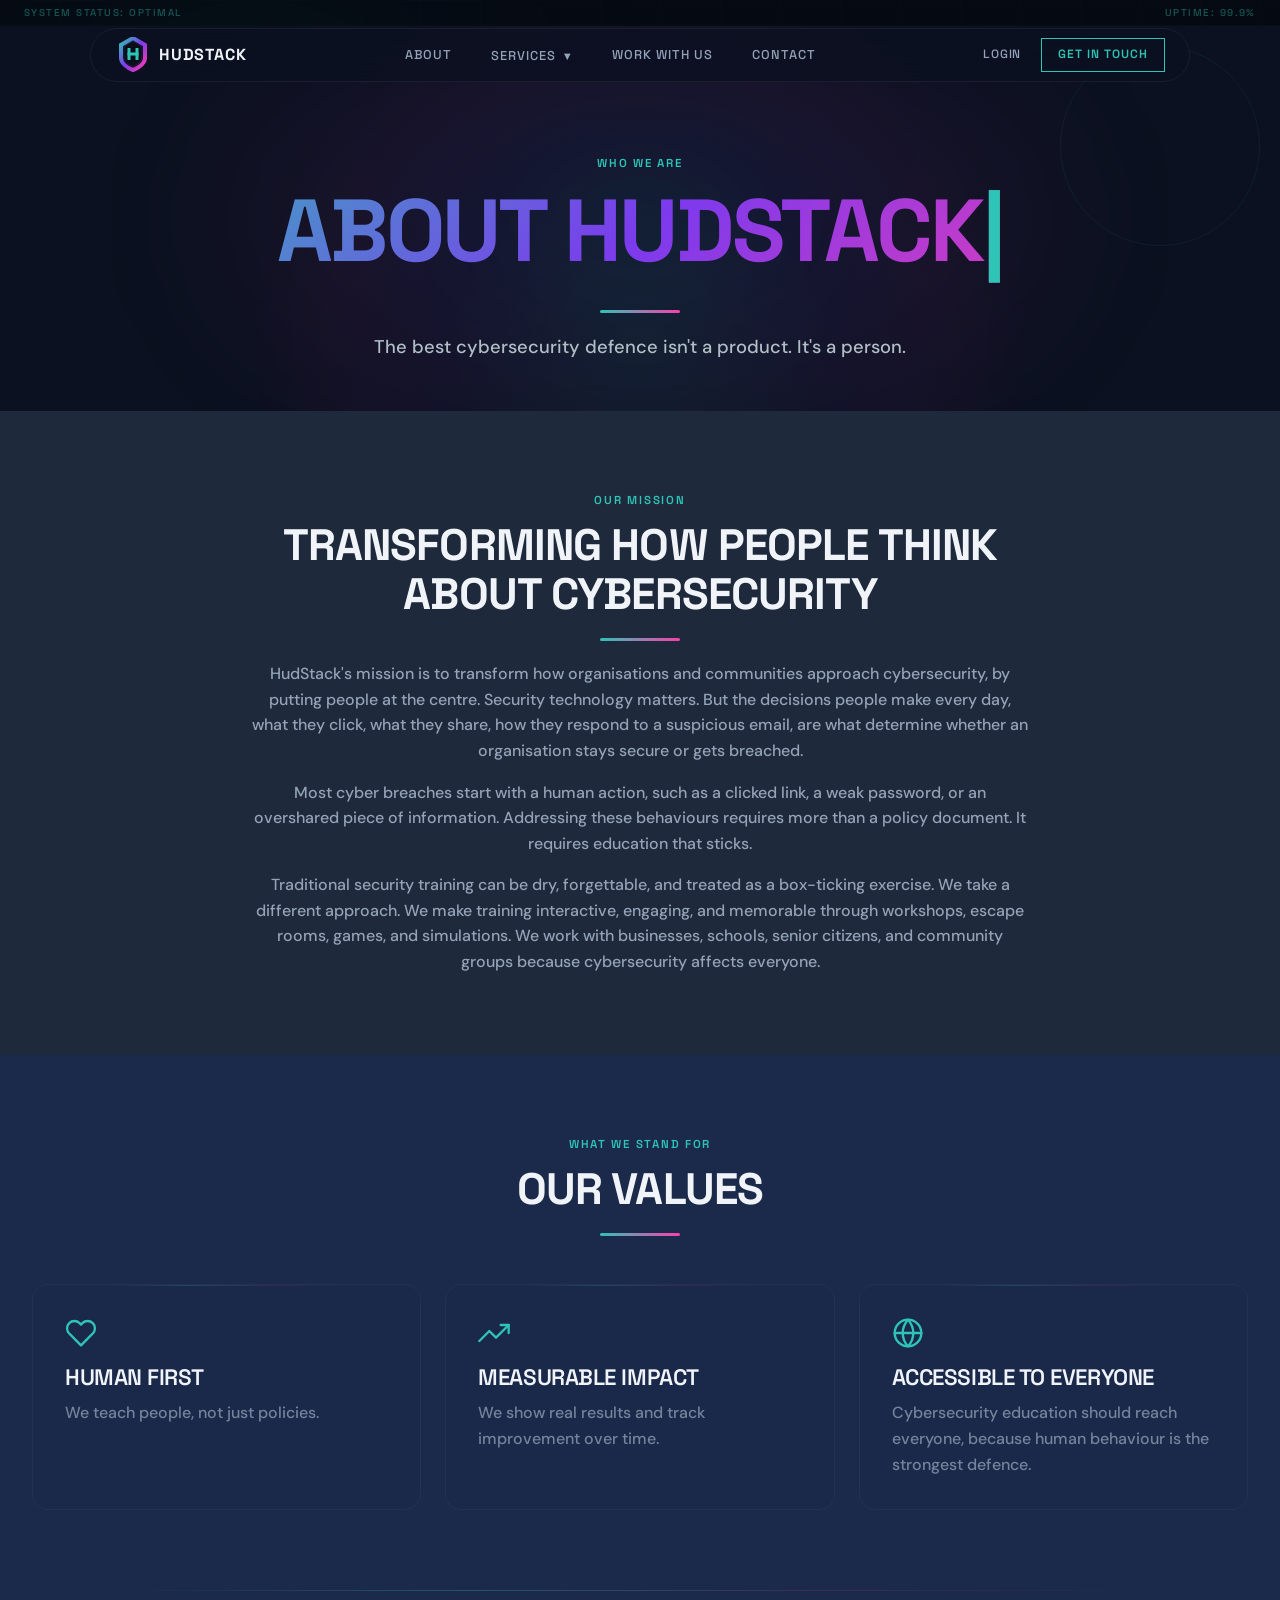
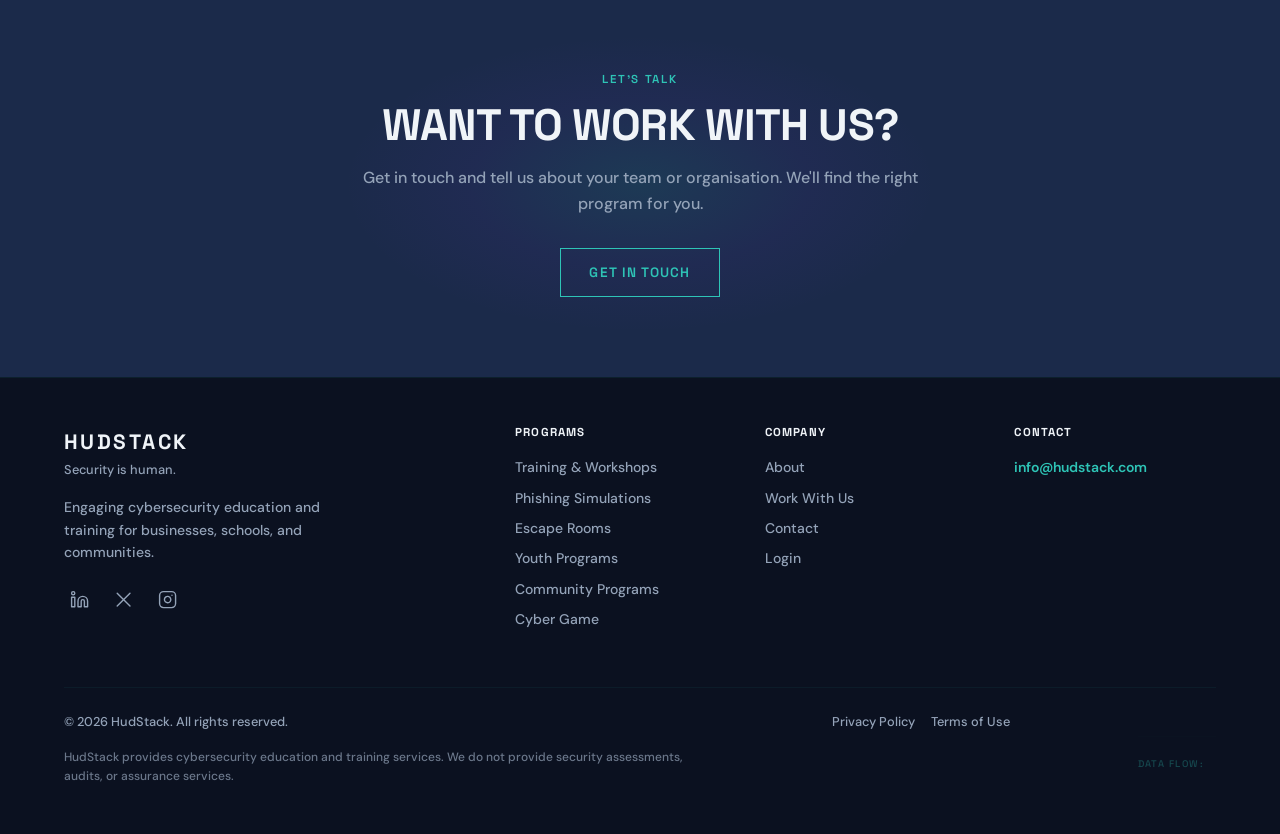
==== commit 9e44defa: "Add background atmosphere: gradient blobs, hero blob, floating particles Co-Authored-By: Claude Sonn" ====
--- a/about.html
+++ b/about.html
@@ -12,6 +12,19 @@
   <link rel="icon" type="image/svg+xml" href="/favicon.svg">
 </head>
 <body>
+  <div class="gradient-blob-1" aria-hidden="true"></div>
+  <div class="gradient-blob-2" aria-hidden="true"></div>
+  <div class="particles" aria-hidden="true">
+    <span class="particle p1"></span>
+    <span class="particle p2"></span>
+    <span class="particle p3"></span>
+    <span class="particle p4"></span>
+    <span class="particle p5"></span>
+    <span class="particle p6"></span>
+    <span class="particle p7"></span>
+    <span class="particle p8"></span>
+    <span class="particle p9"></span>
+  </div>
 
   <!-- NAV -->
   <div class="status-bar" aria-hidden="true">
@@ -53,6 +66,7 @@
     <!-- HERO -->
     <section class="hero-inner-page section-dark" aria-label="About hero">
       <div class="hero-glow" aria-hidden="true"></div>
+      <div class="hero-blob" aria-hidden="true"></div>
       <div class="container">
         <span class="section-label fade-in">Who we are</span>
         <h1 class="hero-headline" id="hero-heading" data-text="ABOUT HUDSTACK"></h1>
--- a/css/styles.css
+++ b/css/styles.css
@@ -863,6 +863,97 @@
   z-index: 0;
 }
 
+/* Gradient blobs */
+.gradient-blob-1 {
+  position: fixed;
+  top: -20%;
+  left: -10%;
+  width: 60vw;
+  height: 60vw;
+  background: radial-gradient(circle, rgba(46,196,182,0.07) 0%, transparent 70%);
+  filter: blur(80px);
+  pointer-events: none;
+  z-index: 0;
+  animation: blob-drift-1 30s ease-in-out infinite alternate;
+}
+.gradient-blob-2 {
+  position: fixed;
+  bottom: -20%;
+  right: -10%;
+  width: 50vw;
+  height: 50vw;
+  background: radial-gradient(circle, rgba(255,60,172,0.05) 0%, transparent 70%);
+  filter: blur(80px);
+  pointer-events: none;
+  z-index: 0;
+  animation: blob-drift-2 25s ease-in-out infinite alternate;
+}
+@keyframes blob-drift-1 {
+  0%   { transform: translate(0, 0); }
+  100% { transform: translate(5vw, 8vh); }
+}
+@keyframes blob-drift-2 {
+  0%   { transform: translate(0, 0); }
+  100% { transform: translate(-4vw, -6vh); }
+}
+
+/* Hero blob */
+.hero-blob {
+  position: absolute;
+  top: 50%;
+  left: 50%;
+  transform: translate(-50%, -50%);
+  width: 80vw;
+  max-width: 900px;
+  height: 50vh;
+  background: radial-gradient(ellipse, rgba(46,196,182,0.1) 0%, rgba(124,58,237,0.06) 30%, rgba(255,60,172,0.04) 60%, transparent 80%);
+  filter: blur(60px);
+  pointer-events: none;
+  z-index: 0;
+  animation: hero-blob-morph 20s ease-in-out infinite alternate;
+}
+@keyframes hero-blob-morph {
+  0%   { transform: translate(-50%, -50%) scale(1);    border-radius: 40% 60% 70% 30% / 40% 50% 60% 50%; }
+  50%  { transform: translate(-50%, -50%) scale(1.05); border-radius: 60% 40% 30% 70% / 50% 60% 40% 60%; }
+  100% { transform: translate(-50%, -50%) scale(0.95); border-radius: 50% 50% 60% 40% / 60% 40% 50% 50%; }
+}
+
+/* Floating particles */
+.particles {
+  position: fixed;
+  top: 0; left: 0;
+  width: 100%; height: 100%;
+  pointer-events: none;
+  z-index: 0;
+  overflow: hidden;
+}
+.particle { position: absolute; display: block; opacity: 0.15; }
+.p1, .p4, .p7 { width: 6px; height: 6px; background: var(--hs-teal); transform: rotate(45deg); }
+.p2, .p5, .p8 { width: 4px; height: 4px; background: var(--hs-pink); border-radius: 50%; }
+.p3, .p6, .p9 { width: 10px; height: 10px; background: transparent; }
+.p3::before, .p6::before, .p9::before { content: '+'; font-size: 12px; color: var(--hs-teal); opacity: 0.6; }
+.p1  { top: 12%; left: 8%;  animation: drift-1 35s ease-in-out infinite alternate; }
+.p2  { top: 25%; left: 85%; animation: drift-2 28s ease-in-out infinite alternate; }
+.p3  { top: 40%; left: 15%; animation: drift-3 32s ease-in-out infinite alternate; }
+.p4  { top: 55%; left: 70%; animation: drift-1 40s ease-in-out infinite alternate; }
+.p5  { top: 70%; left: 25%; animation: drift-2 30s ease-in-out infinite alternate; }
+.p6  { top: 15%; left: 55%; animation: drift-3 38s ease-in-out infinite alternate; }
+.p7  { top: 80%; left: 90%; animation: drift-1 33s ease-in-out infinite alternate; }
+.p8  { top: 35%; left: 45%; animation: drift-2 36s ease-in-out infinite alternate; }
+.p9  { top: 60%; left: 5%;  animation: drift-3 29s ease-in-out infinite alternate; }
+@keyframes drift-1 {
+  0%   { transform: translate(0, 0) rotate(45deg); }
+  100% { transform: translate(30px, -40px) rotate(45deg); }
+}
+@keyframes drift-2 {
+  0%   { transform: translate(0, 0); }
+  100% { transform: translate(-25px, 35px); }
+}
+@keyframes drift-3 {
+  0%   { transform: translate(0, 0); }
+  100% { transform: translate(20px, 25px); }
+}
+
 /* Status bar */
 .status-bar {
   width: 100%;
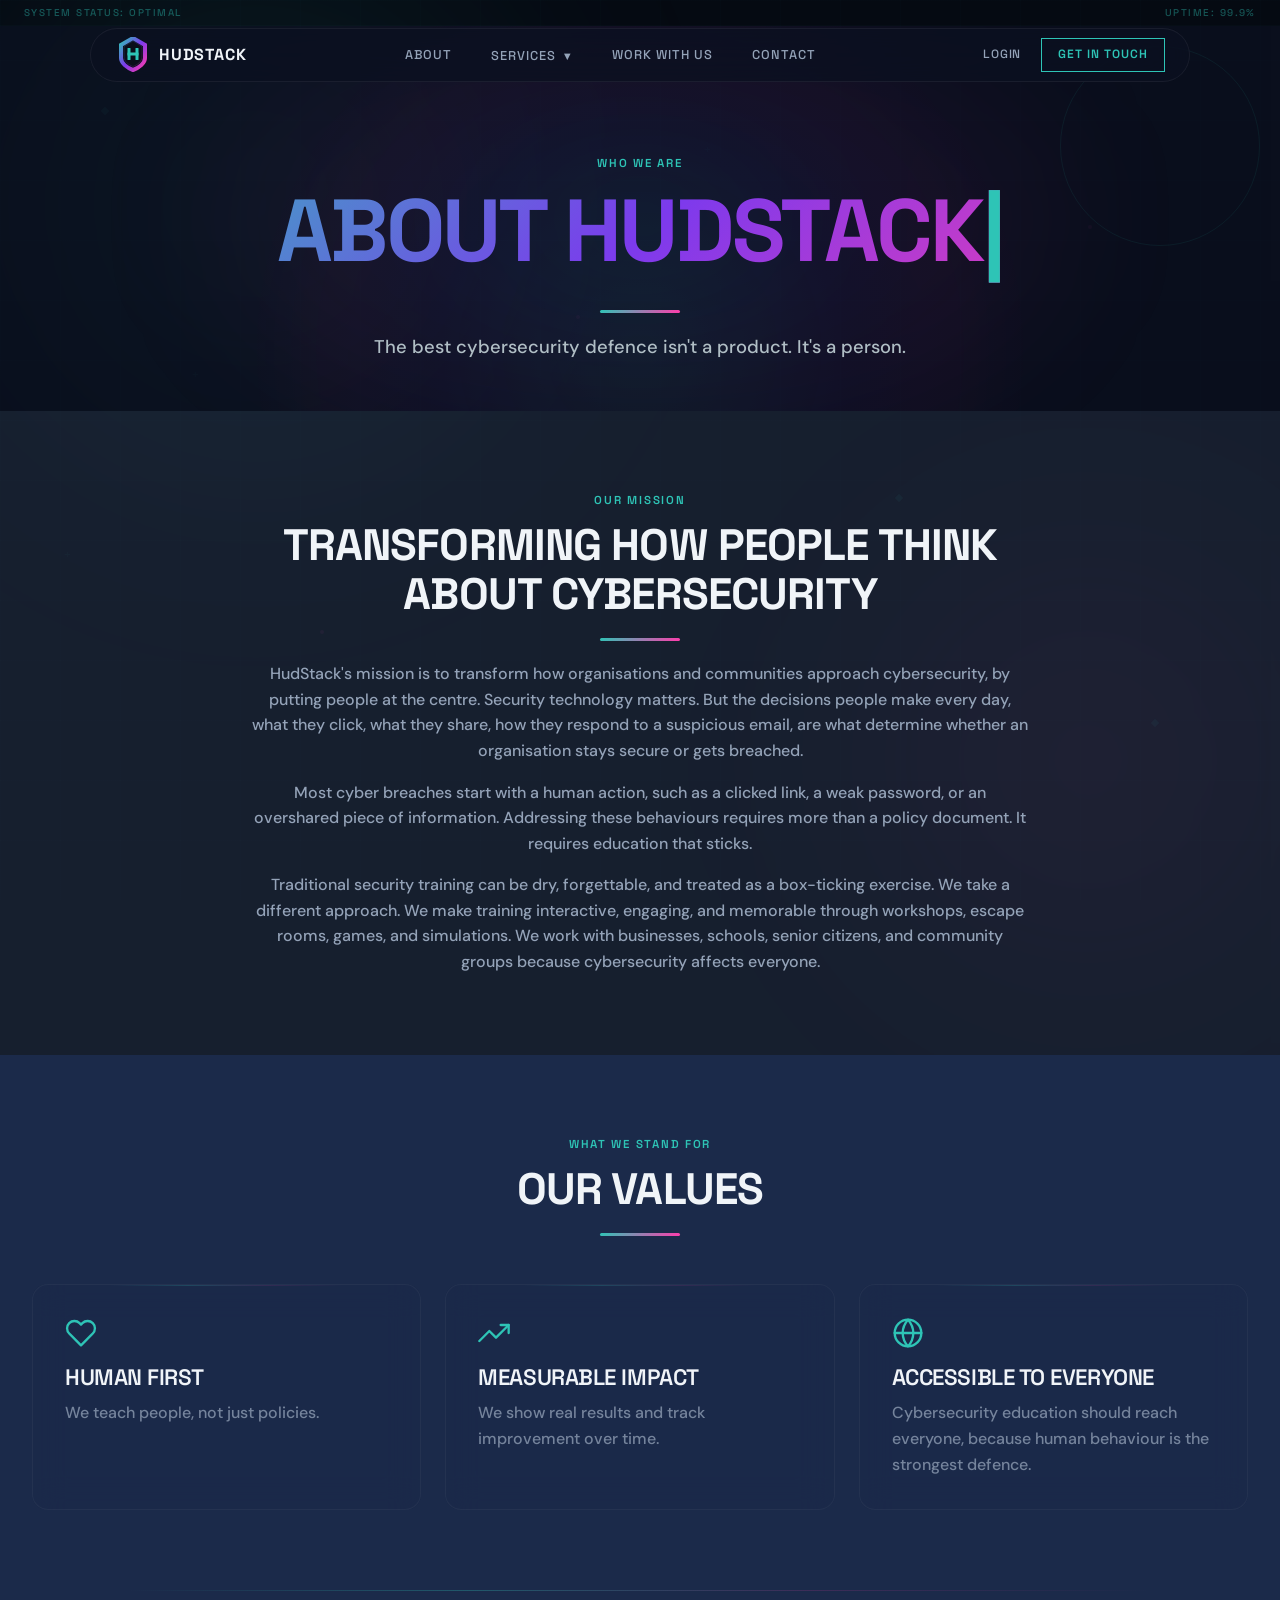
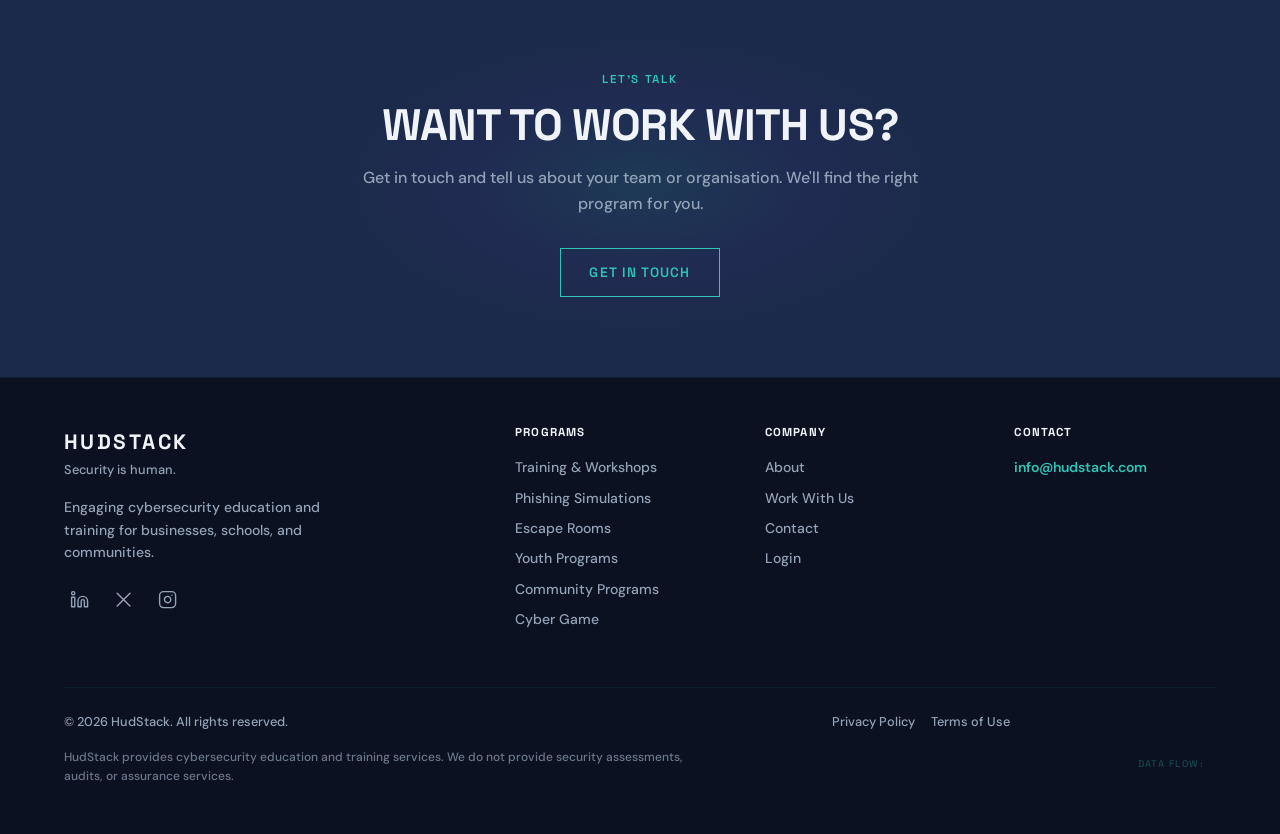
==== commit 0c1c7e06: "Fix mobile: nav collapse, hamburger menu, logo size, hero/buttons/footer responsive - Mobile menu ov" ====
--- a/about.html
+++ b/about.html
@@ -60,6 +60,22 @@
       <span></span><span></span><span></span>
     </button>
   </nav>
+  <div class="mobile-menu" id="mobileMenu">
+    <div class="mobile-menu-content">
+      <a href="/about.html">About</a>
+      <a href="/cyberawarenesstraining.html">Training &amp; Workshops</a>
+      <a href="/phishingsimulation.html">Phishing Simulations</a>
+      <a href="/cyberescaperoom.html">Escape Rooms</a>
+      <a href="/youth.html">Youth Programs</a>
+      <a href="/community.html">Seniors &amp; Community</a>
+      <a href="/cybergame.html">Cyber Game</a>
+      <a href="/workwithus.html">Work With Us</a>
+      <a href="/contact.html">Contact</a>
+      <div class="mobile-menu-divider"></div>
+      <a href="https://app.hudstack.com">Login</a>
+      <a href="/contact.html" class="mobile-menu-cta">Get in Touch</a>
+    </div>
+  </div>
 
   <main>
 
--- a/css/styles.css
+++ b/css/styles.css
@@ -37,7 +37,9 @@
 
 /* 3. RESET */
 *, *::before, *::after { box-sizing: border-box; margin: 0; padding: 0; }
-html { scroll-behavior: smooth; }
+html { scroll-behavior: smooth; overflow-x: hidden; }
+body { overflow-x: hidden; }
+img, svg, video { max-width: 100%; height: auto; }
 body {
   font-family: 'DM Sans', sans-serif;
   font-weight: 500;
@@ -48,7 +50,8 @@
   -webkit-font-smoothing: antialiased;
   -moz-osx-font-smoothing: grayscale;
 }
-main, footer { position: relative; z-index: 1; }
+main, footer { position: relative; z-index: 2; }
+nav { z-index: 100; }
 img, svg { display: block; max-width: 100%; }
 a { color: inherit; text-decoration: none; }
 ul, ol { list-style: none; }
@@ -117,9 +120,9 @@
 .section { padding-block: var(--space-2xl); }
 section { padding: 7rem 2rem; }
 @media (max-width: 768px) { section { padding: 4rem 1.5rem; } }
-.section-dark  { background-color: var(--hs-dark);  }
-.section-slate { background-color: var(--hs-slate); }
-.section-navy  { background-color: var(--hs-navy);  }
+.section-dark  { background-color: rgba(11, 17, 32, 0.75);  }
+.section-slate { background-color: rgba(30, 41, 59, 0.70); }
+.section-navy  { background-color: rgba(27, 42, 74, 0.70);  }
 
 /* Kill light sections — entire site is dark */
 .section-light { background-color: var(--hs-navy) !important; }
@@ -577,7 +580,7 @@
   text-decoration: none;
   flex-shrink: 0;
 }
-.nav-logo-icon { width: 36px; height: 36px; }
+.nav-logo-icon { width: 36px; height: 36px; max-width: 36px; max-height: 36px; flex-shrink: 0; }
 .nav-logo-text {
   font-family: 'Space Grotesk', sans-serif;
   font-weight: 700;
@@ -683,9 +686,96 @@
   padding: 0.5rem;
 }
 .hamburger span { display: block; width: 24px; height: 2px; background: var(--hs-white); border-radius: 999px; }
+/* ============================================================
+   MOBILE — all changes below max-width: 768px
+   ============================================================ */
 @media (max-width: 768px) {
+  /* Nav */
+  nav {
+    top: 12px;
+    left: 0.75rem;
+    right: 0.75rem;
+    width: auto;
+    transform: none;
+    padding: 0.5rem 1rem;
+    border-radius: 50px;
+  }
   .nav-links, .nav-right { display: none; }
   .hamburger { display: flex; }
+  .nav-logo-text { font-size: 0.9rem; }
+
+  /* Hero */
+  .hero { padding-top: 6rem; min-height: 80vh; }
+  .hero-headline { font-size: clamp(2rem, 8vw, 3rem); }
+  .hero-sub { font-size: 1rem; padding: 0 0.5rem; }
+
+  /* Buttons */
+  .btn-group { flex-direction: column; align-items: center; width: 100%; }
+  .btn-primary, .btn-secondary { width: 100%; max-width: 300px; text-align: center; }
+
+  /* Section */
+  section { padding: 4rem 1.25rem; }
+  h2 { font-size: clamp(1.5rem, 6vw, 2rem); }
+  .section-label { font-size: 0.65rem; }
+
+  /* Status bar */
+  .status-bar { font-size: 0.55rem; padding: 0.2rem 1rem; }
+
+  /* Footer */
+  .footer { padding: 3rem 1.25rem 2rem; }
+  .footer .container { padding-inline: 0; }
+  .data-label { font-size: 0.55rem; }
+
+  /* Blobs — prevent horizontal scroll */
+  .gradient-blob-1, .gradient-blob-2 { width: 80vw; height: 80vw; }
+  .hero-blob { width: 100vw; height: 40vh; }
+}
+
+/* Hamburger → X animation */
+.hamburger.active span:nth-child(1) { transform: rotate(45deg) translate(5px, 5px); }
+.hamburger.active span:nth-child(2) { opacity: 0; }
+.hamburger.active span:nth-child(3) { transform: rotate(-45deg) translate(5px, -5px); }
+
+/* Mobile menu overlay */
+.mobile-menu {
+  display: none;
+  position: fixed;
+  top: 0; left: 0;
+  width: 100%; height: 100%;
+  background: rgba(6, 10, 19, 0.97);
+  backdrop-filter: blur(20px);
+  -webkit-backdrop-filter: blur(20px);
+  z-index: 99;
+  padding: 6rem 2rem 2rem;
+  overflow-y: auto;
+}
+.mobile-menu.open { display: block; }
+.mobile-menu-content { display: flex; flex-direction: column; gap: 0.25rem; }
+.mobile-menu-content a {
+  font-family: 'Space Grotesk', sans-serif;
+  font-size: 1.1rem;
+  font-weight: 500;
+  letter-spacing: 0.05em;
+  text-transform: uppercase;
+  color: var(--hs-gray);
+  text-decoration: none;
+  padding: 0.75rem 0;
+  border-bottom: 1px solid rgba(255, 255, 255, 0.04);
+  transition: color 200ms ease;
+}
+.mobile-menu-content a:hover { color: var(--hs-teal); }
+.mobile-menu-divider {
+  height: 1px;
+  background: linear-gradient(90deg, transparent, rgba(46,196,182,0.2), rgba(255,60,172,0.1), transparent);
+  margin: 1rem 0;
+}
+.mobile-menu-cta {
+  color: var(--hs-teal) !important;
+  border: 1px solid var(--hs-teal) !important;
+  text-align: center;
+  padding: 0.75rem 1.5rem !important;
+  margin-top: 0.5rem;
+  border-bottom: none !important;
 }
 
 /* 13. HERO */
@@ -699,7 +789,7 @@
   padding-bottom: var(--space-2xl);
   position: relative;
   overflow: hidden;
-  background-color: var(--hs-dark);
+  background-color: rgba(11, 17, 32, 0.75);
   text-align: center;
 }
 .hero h1 {
@@ -755,7 +845,7 @@
   text-align: center;
   padding-top: 8rem;
   padding-bottom: var(--space-xl);
-  background-color: var(--hs-dark);
+  background-color: rgba(11, 17, 32, 0.75);
   position: relative;
   overflow: hidden;
   text-align: center;
@@ -870,10 +960,10 @@
   left: -10%;
   width: 60vw;
   height: 60vw;
-  background: radial-gradient(circle, rgba(46,196,182,0.07) 0%, transparent 70%);
+  background: radial-gradient(circle, rgba(46,196,182,0.18) 0%, transparent 70%);
   filter: blur(80px);
   pointer-events: none;
-  z-index: 0;
+  z-index: 1;
   animation: blob-drift-1 30s ease-in-out infinite alternate;
 }
 .gradient-blob-2 {
@@ -882,10 +972,10 @@
   right: -10%;
   width: 50vw;
   height: 50vw;
-  background: radial-gradient(circle, rgba(255,60,172,0.05) 0%, transparent 70%);
+  background: radial-gradient(circle, rgba(255,60,172,0.14) 0%, transparent 70%);
   filter: blur(80px);
   pointer-events: none;
-  z-index: 0;
+  z-index: 1;
   animation: blob-drift-2 25s ease-in-out infinite alternate;
 }
 @keyframes blob-drift-1 {
@@ -924,7 +1014,7 @@
   top: 0; left: 0;
   width: 100%; height: 100%;
   pointer-events: none;
-  z-index: 0;
+  z-index: 1;
   overflow: hidden;
 }
 .particle { position: absolute; display: block; opacity: 0.15; }
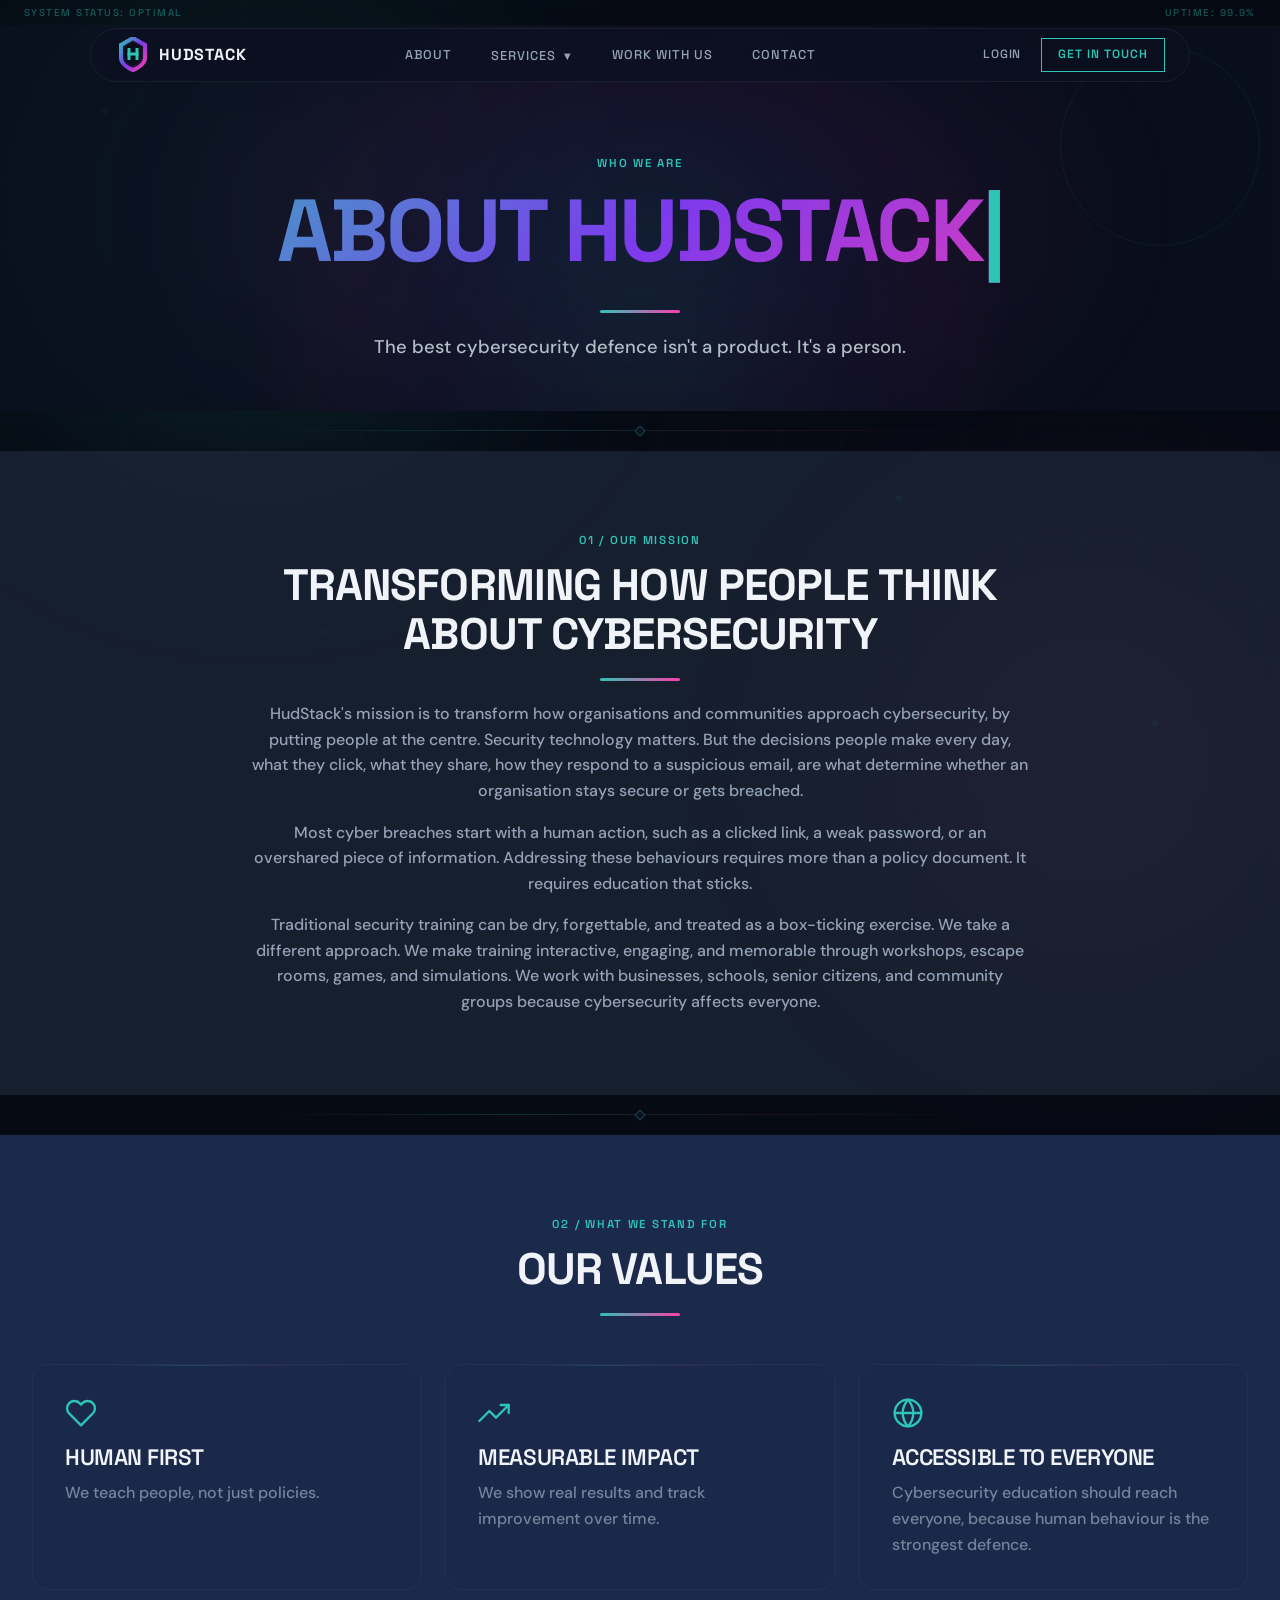
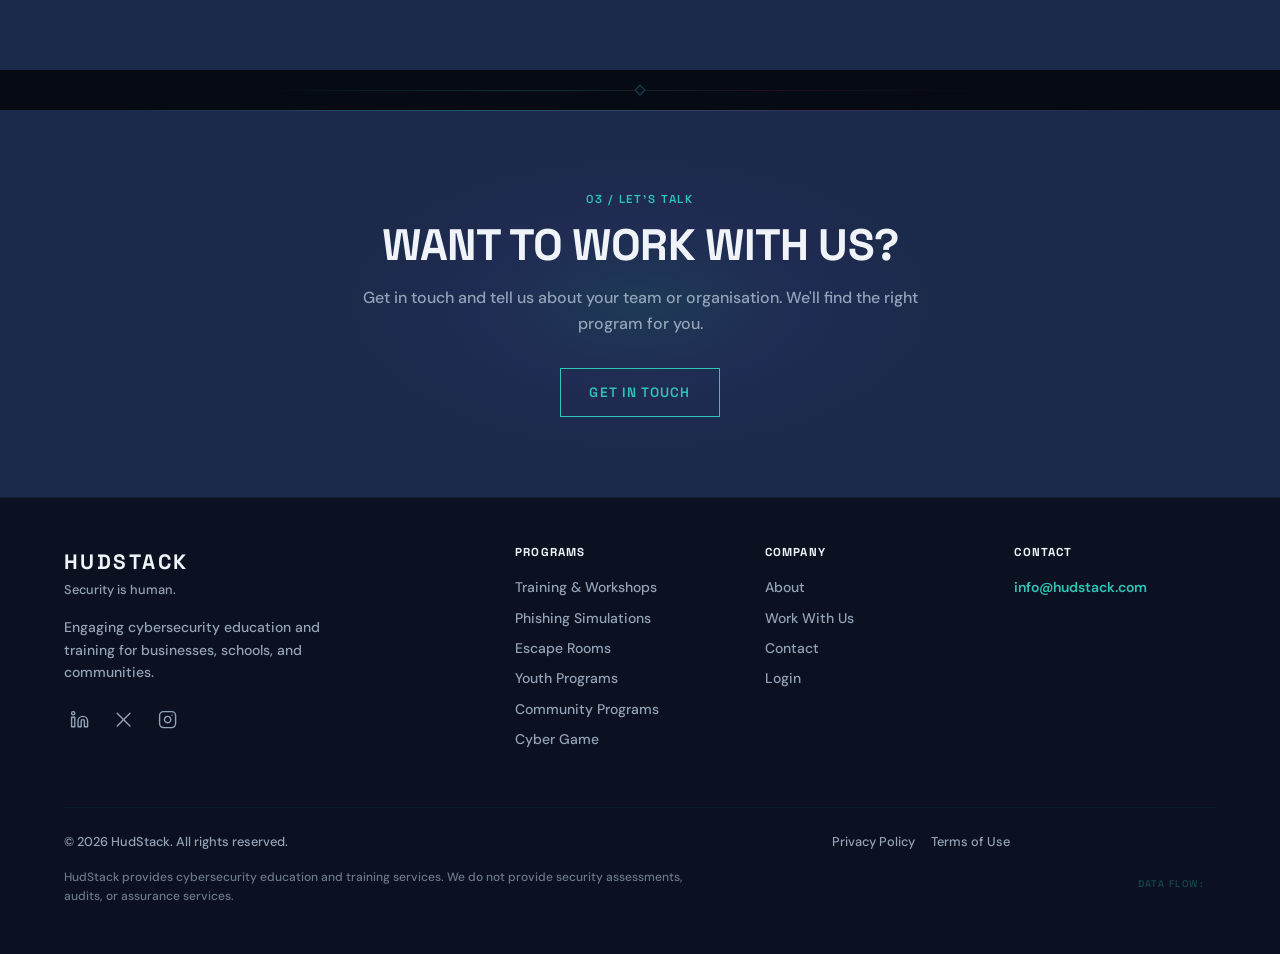
==== commit 43adc79b: "Add HUD elements: section dividers between sections, numbered section labels Section dividers added " ====
--- a/about.html
+++ b/about.html
@@ -93,11 +93,13 @@
       </div>
     </section>
 
+    <div class="section-divider" aria-hidden="true"></div>
+
     <!-- MISSION -->
     <section class="section section-slate" aria-labelledby="mission-heading">
       <div class="container">
         <div class="text-center" style="max-width:780px;margin-inline:auto">
-          <span class="section-label fade-in">Our mission</span>
+          <span class="section-label fade-in">01 / Our Mission</span>
           <h2 id="mission-heading" class="fade-in" style="transition-delay:80ms">Transforming how people think about cybersecurity</h2>
           <div class="accent-line fade-in" style="transition-delay:120ms" aria-hidden="true"></div>
           <div class="fade-in" style="transition-delay:200ms">
@@ -115,11 +117,13 @@
       </div>
     </section>
 
+    <div class="section-divider" aria-hidden="true"></div>
+
     <!-- VALUES -->
     <section class="section section-light" aria-labelledby="values-heading">
       <div class="container">
         <div class="text-center fade-in">
-          <span class="section-label" style="color:var(--hs-teal)">What we stand for</span>
+          <span class="section-label" style="color:var(--hs-teal)">02 / What We Stand For</span>
           <h2 id="values-heading" style="color:var(--hs-dark-text)">Our Values</h2>
           <div class="accent-line centered" aria-hidden="true"></div>
         </div>
@@ -162,10 +166,12 @@
       </div>
     </section>
 
+    <div class="section-divider" aria-hidden="true"></div>
+
     <!-- CTA -->
     <section class="cta-section" aria-labelledby="cta-heading">
       <div class="container">
-        <span class="section-label">Let's talk</span>
+        <span class="section-label">03 / Let's Talk</span>
         <h2 id="cta-heading">Want to work with us?</h2>
         <p>Get in touch and tell us about your team or organisation. We'll find the right program for you.</p>
         <a href="/contact.html" class="btn-primary">Get in Touch</a>
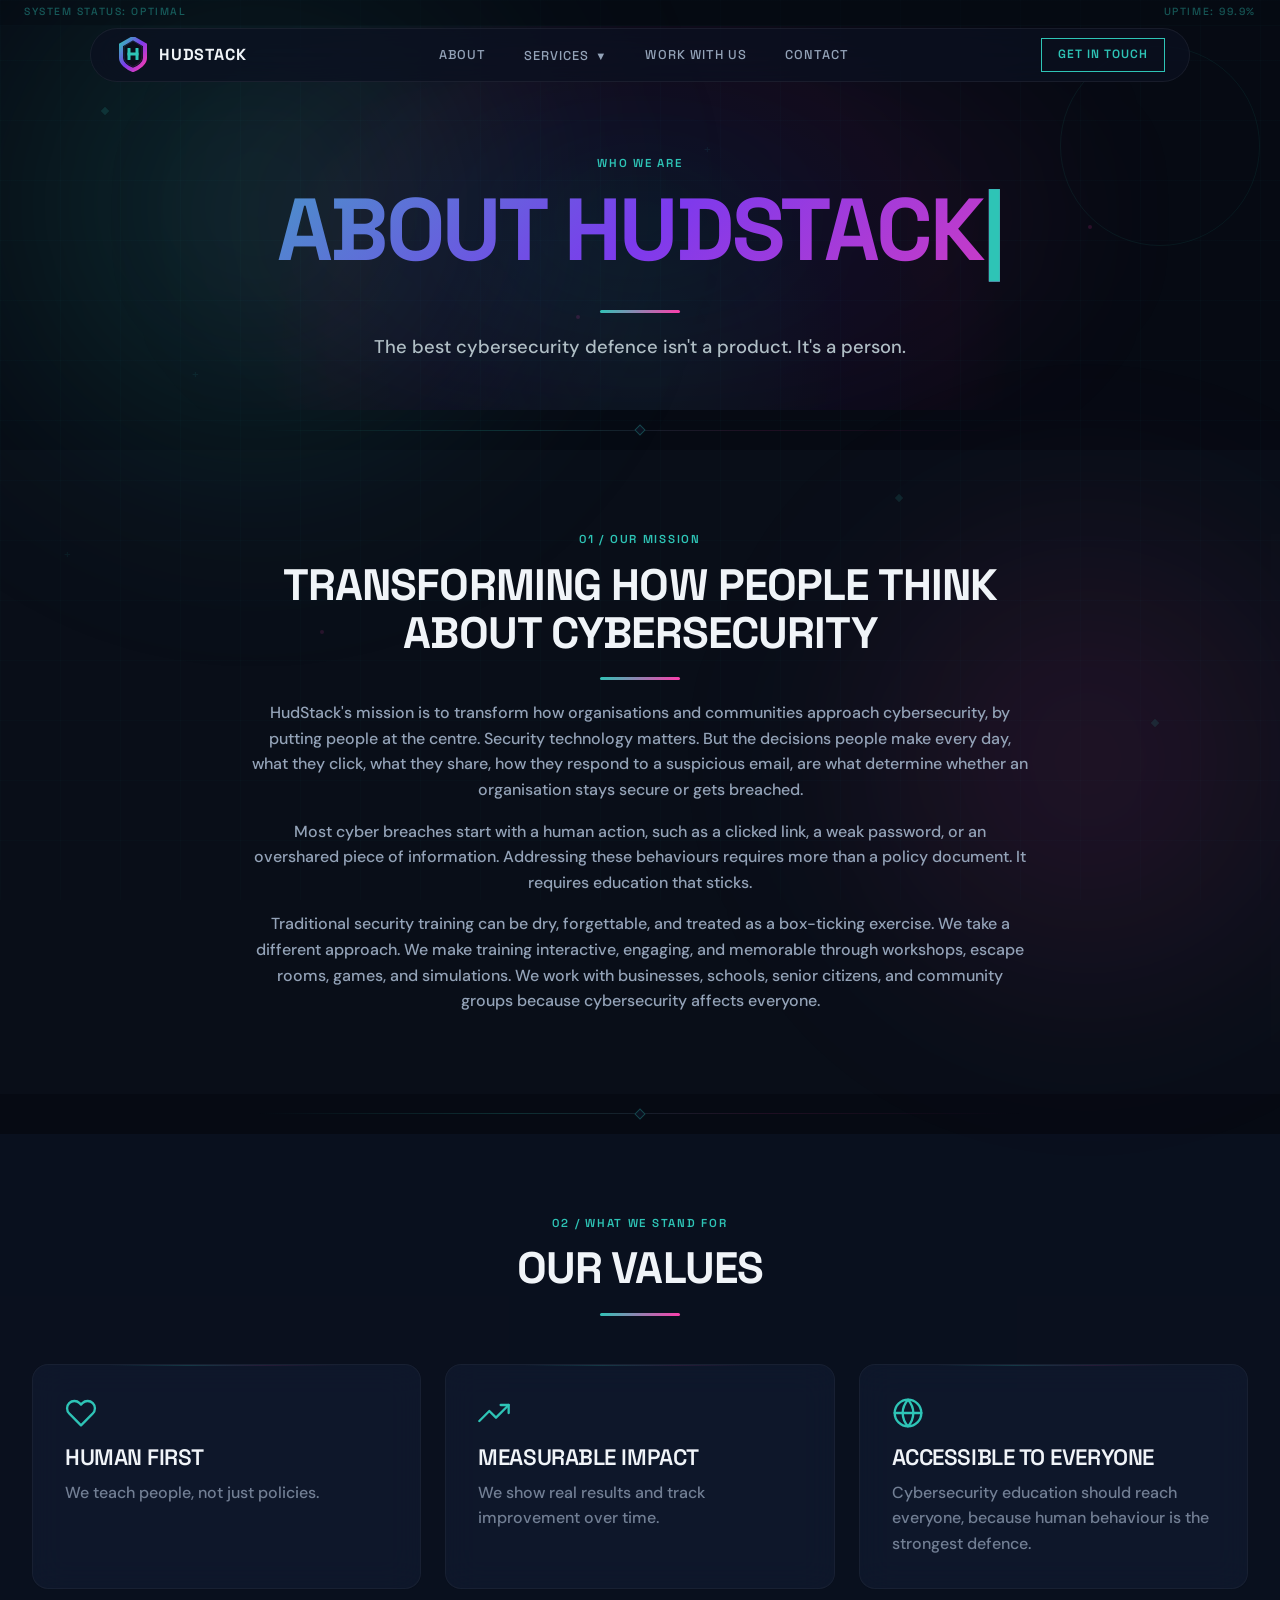
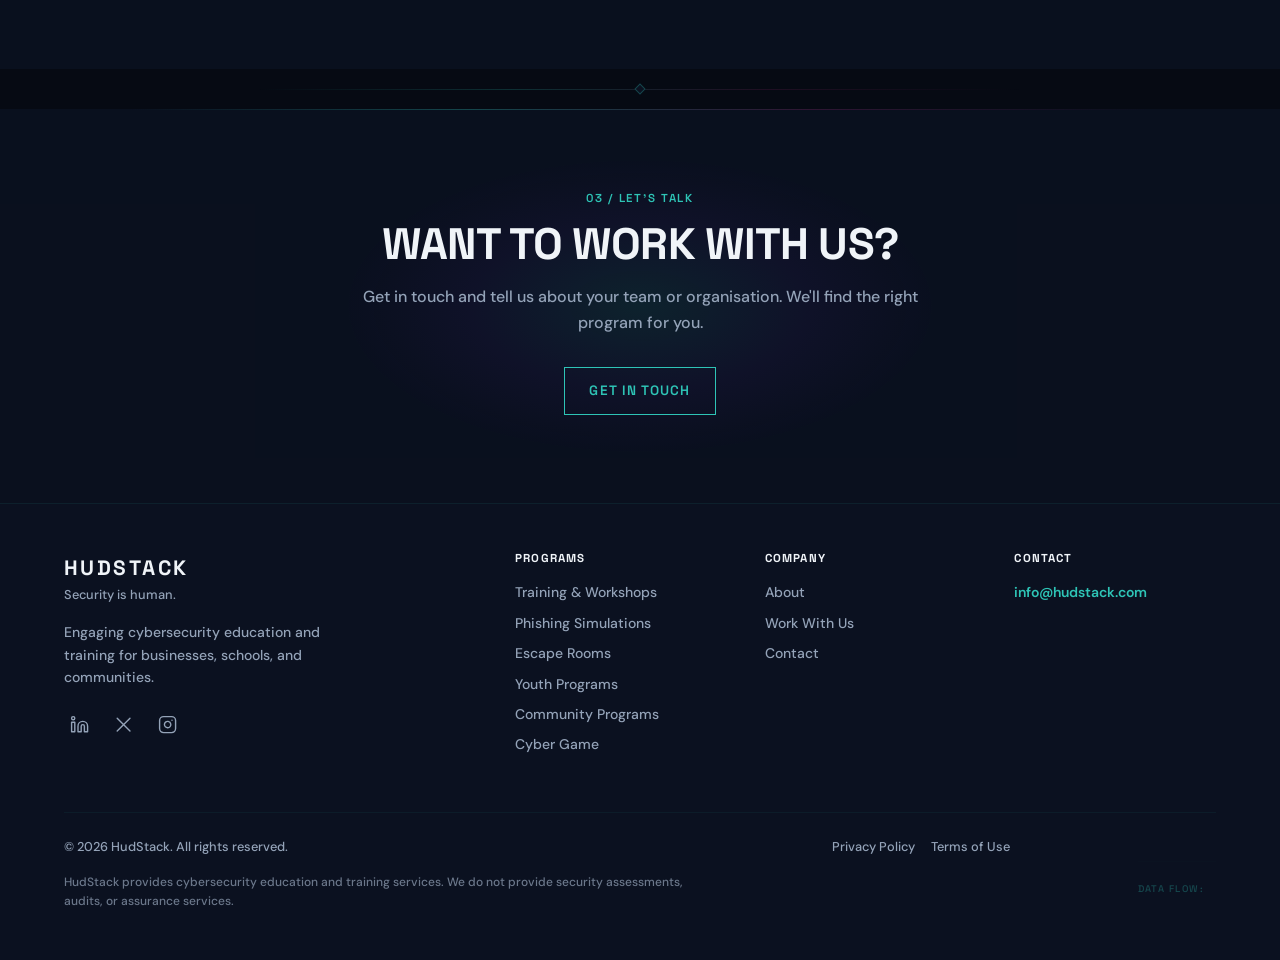
==== commit a170ff4f: "Remove login button from nav, mobile menu, and footer across all pages Co-Authored-By: Claude Sonnet" ====
--- a/about.html
+++ b/about.html
@@ -53,7 +53,6 @@
       <a href="/contact.html" class="nav-link">Contact</a>
     </div>
     <div class="nav-right">
-      <a href="https://app.hudstack.com" class="nav-link nav-login">Login</a>
       <a href="/contact.html" class="nav-btn">Get in Touch</a>
     </div>
     <button class="hamburger" aria-label="Menu">
@@ -72,7 +71,6 @@
       <a href="/workwithus.html">Work With Us</a>
       <a href="/contact.html">Contact</a>
       <div class="mobile-menu-divider"></div>
-      <a href="https://app.hudstack.com">Login</a>
       <a href="/contact.html" class="mobile-menu-cta">Get in Touch</a>
     </div>
   </div>
@@ -208,7 +206,6 @@
           <a href="/about.html" class="footer-link">About</a>
           <a href="/workwithus.html" class="footer-link">Work With Us</a>
           <a href="/contact.html" class="footer-link">Contact</a>
-          <a href="https://app.hudstack.com" class="footer-link">Login</a>
         </div>
         <div>
           <h3 class="footer-col-title">Contact</h3>
--- a/css/styles.css
+++ b/css/styles.css
@@ -37,9 +37,8 @@
 
 /* 3. RESET */
 *, *::before, *::after { box-sizing: border-box; margin: 0; padding: 0; }
-html { scroll-behavior: smooth; overflow-x: hidden; }
-body { overflow-x: hidden; }
-img, svg, video { max-width: 100%; height: auto; }
+html, body { overflow-x: hidden; width: 100%; }
+html { scroll-behavior: smooth; }
 body {
   font-family: 'DM Sans', sans-serif;
   font-weight: 500;
@@ -52,7 +51,8 @@
 }
 main, footer { position: relative; z-index: 2; }
 nav { z-index: 100; }
-img, svg { display: block; max-width: 100%; }
+img, video { display: block; max-width: 100%; height: auto; }
+svg { display: block; }
 a { color: inherit; text-decoration: none; }
 ul, ol { list-style: none; }
 button { font-family: inherit; }
@@ -120,12 +120,12 @@
 .section { padding-block: var(--space-2xl); }
 section { padding: 7rem 2rem; }
 @media (max-width: 768px) { section { padding: 4rem 1.5rem; } }
-.section-dark  { background-color: rgba(11, 17, 32, 0.75);  }
-.section-slate { background-color: rgba(30, 41, 59, 0.70); }
-.section-navy  { background-color: rgba(27, 42, 74, 0.70);  }
+.section-dark  { background-color: rgba(11, 17, 32, 0.40);  }
+.section-slate { background-color: rgba(30, 41, 59, 0.15); }
+.section-navy  { background-color: rgba(27, 42, 74, 0.20);  }
 
 /* Kill light sections — entire site is dark */
-.section-light { background-color: var(--hs-navy) !important; }
+.section-light { background-color: rgba(27, 42, 74, 0.20) !important; }
 .section-light h1,
 .section-light h2,
 .section-light h3,
@@ -219,7 +219,8 @@
   padding: var(--space-lg);
   position: relative;
   overflow: hidden;
-  transition: transform var(--transition), border-color var(--transition), box-shadow var(--transition);
+  cursor: pointer;
+  transition: transform 400ms cubic-bezier(0.16, 1, 0.3, 1), border-color 400ms ease, box-shadow 400ms ease, background 400ms ease;
 }
 .card-glass::before {
   content: '';
@@ -238,9 +239,15 @@
   border-right: 1px solid rgba(46, 196, 182, 0.2);
 }
 .card-glass:hover {
-  transform: translateY(-4px);
-  border-color: rgba(46, 196, 182, 0.1);
-  box-shadow: 0 0 30px rgba(46, 196, 182, 0.06), 0 4px 20px rgba(0, 0, 0, 0.3);
+  transform: translateY(-6px);
+  border-color: rgba(46, 196, 182, 0.15);
+  box-shadow: 0 0 40px rgba(46, 196, 182, 0.08), 0 20px 40px rgba(0, 0, 0, 0.3);
+  background: rgba(27, 42, 74, 0.4);
+}
+.card-glass:hover .card-link,
+.card-glass:hover .learn-more {
+  color: var(--hs-white);
+  text-shadow: 0 0 10px rgba(46, 196, 182, 0.3);
 }
 
 .card-solid {
@@ -302,18 +309,21 @@
   font-size: 0.85rem;
   letter-spacing: 0.08em;
   text-transform: uppercase;
-  padding: 0.8rem 1.75rem;
+  padding: 0.75rem 1.5rem;
   border-radius: 0;
   border: 1px solid var(--hs-teal);
   cursor: pointer;
-  transition: background var(--transition), color var(--transition), box-shadow var(--transition);
+  position: relative;
+  overflow: hidden;
+  transition: color 300ms ease, background 300ms ease, box-shadow 300ms ease;
+  text-decoration: none;
   text-align: center;
   white-space: nowrap;
 }
 .btn-primary:hover {
   background: rgba(46,196,182,.1);
   color: var(--hs-white);
-  box-shadow: 0 0 24px rgba(46,196,182,.18), inset 0 0 20px rgba(46,196,182,.05);
+  box-shadow: 0 0 20px rgba(46,196,182,.15), inset 0 0 20px rgba(46,196,182,.05);
 }
 
 .btn-secondary {
@@ -321,15 +331,16 @@
   background: transparent;
   color: var(--hs-gray);
   font-family: 'Space Grotesk', sans-serif;
-  font-weight: 600;
+  font-weight: 500;
   font-size: 0.85rem;
   letter-spacing: 0.08em;
   text-transform: uppercase;
-  padding: 0.8rem 1.75rem;
+  padding: 0.75rem 1.5rem;
   border-radius: 0;
   border: 1px solid var(--hs-border);
   cursor: pointer;
-  transition: color var(--transition), border-color var(--transition);
+  transition: color 300ms ease, border-color 300ms ease;
+  text-decoration: none;
   text-align: center;
   white-space: nowrap;
 }
@@ -455,25 +466,15 @@
 /* animate-in (JS-assigned) */
 .animate-in {
   opacity: 0;
-  transform: translateY(20px);
-  transition: opacity 0.6s ease, transform 0.6s ease;
+  transform: translateY(30px);
+  transition: opacity 0.8s cubic-bezier(0.16, 1, 0.3, 1), transform 0.8s cubic-bezier(0.16, 1, 0.3, 1);
 }
 .animate-in.visible { opacity: 1; transform: translateY(0); }
-.card-glass.animate-in:nth-child(2),
-.card-solid.animate-in:nth-child(2),
-.card-light.animate-in:nth-child(2) { transition-delay: 0.1s; }
-.card-glass.animate-in:nth-child(3),
-.card-solid.animate-in:nth-child(3),
-.card-light.animate-in:nth-child(3) { transition-delay: 0.2s; }
-.card-glass.animate-in:nth-child(4),
-.card-solid.animate-in:nth-child(4),
-.card-light.animate-in:nth-child(4) { transition-delay: 0.15s; }
-.card-glass.animate-in:nth-child(5),
-.card-solid.animate-in:nth-child(5),
-.card-light.animate-in:nth-child(5) { transition-delay: 0.25s; }
-.card-glass.animate-in:nth-child(6),
-.card-solid.animate-in:nth-child(6),
-.card-light.animate-in:nth-child(6) { transition-delay: 0.3s; }
+.animate-in:nth-child(2) { transition-delay: 0.1s; }
+.animate-in:nth-child(3) { transition-delay: 0.2s; }
+.animate-in:nth-child(4) { transition-delay: 0.3s; }
+.animate-in:nth-child(5) { transition-delay: 0.4s; }
+.animate-in:nth-child(6) { transition-delay: 0.5s; }
 
 /* 11. FORMS */
 .form-group { display: flex; flex-direction: column; gap: 0.4rem; margin-bottom: 1.25rem; }
@@ -580,7 +581,7 @@
   text-decoration: none;
   flex-shrink: 0;
 }
-.nav-logo-icon { width: 36px; height: 36px; max-width: 36px; max-height: 36px; flex-shrink: 0; }
+.nav-logo-icon { width: 36px !important; height: 36px !important; max-width: 36px !important; max-height: 36px !important; flex-shrink: 0; display: block; }
 .nav-logo-text {
   font-family: 'Space Grotesk', sans-serif;
   font-weight: 700;
@@ -692,17 +693,21 @@
 @media (max-width: 768px) {
   /* Nav */
   nav {
-    top: 12px;
-    left: 0.75rem;
-    right: 0.75rem;
-    width: auto;
-    transform: none;
-    padding: 0.5rem 1rem;
-    border-radius: 50px;
+    top: 12px !important;
+    left: 0.75rem !important;
+    right: 0.75rem !important;
+    width: auto !important;
+    transform: none !important;
+    padding: 0.5rem 1rem !important;
+    border-radius: 50px !important;
   }
-  .nav-links, .nav-right { display: none; }
-  .hamburger { display: flex; }
-  .nav-logo-text { font-size: 0.9rem; }
+  .nav-links { display: none !important; }
+  .nav-right { display: none !important; }
+  .hamburger { display: flex !important; }
+  .nav-logo-text { font-size: 0.85rem; }
+
+  /* Cards/grids stack to single column */
+  .grid, .grid-2, .grid-3, .grid-4 { grid-template-columns: 1fr !important; gap: 1rem; }
 
   /* Hero */
   .hero { padding-top: 6rem; min-height: 80vh; }
@@ -719,7 +724,7 @@
   .section-label { font-size: 0.65rem; }
 
   /* Status bar */
-  .status-bar { font-size: 0.55rem; padding: 0.2rem 1rem; }
+  .status-bar { font-size: 0.5rem; padding: 0.2rem 0.75rem; letter-spacing: 0.08em; }
 
   /* Footer */
   .footer { padding: 3rem 1.25rem 2rem; }
@@ -745,7 +750,7 @@
   background: rgba(6, 10, 19, 0.97);
   backdrop-filter: blur(20px);
   -webkit-backdrop-filter: blur(20px);
-  z-index: 99;
+  z-index: 200;
   padding: 6rem 2rem 2rem;
   overflow-y: auto;
 }
@@ -789,7 +794,7 @@
   padding-bottom: var(--space-2xl);
   position: relative;
   overflow: hidden;
-  background-color: rgba(11, 17, 32, 0.75);
+  background-color: transparent;
   text-align: center;
 }
 .hero h1 {
@@ -845,7 +850,7 @@
   text-align: center;
   padding-top: 8rem;
   padding-bottom: var(--space-xl);
-  background-color: rgba(11, 17, 32, 0.75);
+  background-color: transparent;
   position: relative;
   overflow: hidden;
   text-align: center;
@@ -909,7 +914,7 @@
 
 /* 15. CTA SECTION */
 .cta-section {
-  background: var(--hs-navy);
+  background: rgba(27, 42, 74, 0.20);
   position: relative;
   overflow: hidden;
   text-align: center;
@@ -934,6 +939,9 @@
 .cta-section > * { position: relative; z-index: 1; }
 .cta-section h2 { margin-bottom: 1rem; }
 .cta-section p  { margin-bottom: 2rem; max-width: 560px; margin-inline: auto; }
+@media (max-width: 768px) {
+  .cta-section::before { width: 100vw; height: 200px; }
+}
 
 /* ============================================================
    16. NEW DESIGN ELEMENTS
@@ -1047,17 +1055,19 @@
 /* Status bar */
 .status-bar {
   width: 100%;
-  padding: 0.3rem 1.5rem;
+  padding: 0.25rem 1.5rem;
   display: flex;
   justify-content: space-between;
   font-family: 'Space Grotesk', sans-serif;
-  font-size: 0.62rem;
+  font-size: 0.65rem;
   letter-spacing: 0.15em;
   text-transform: uppercase;
   color: var(--hs-teal);
   opacity: 0.4;
   background: var(--hs-black);
   border-bottom: 1px solid rgba(46,196,182,.06);
+  overflow: hidden;
+  white-space: nowrap;
   position: relative;
   z-index: 101;
 }
